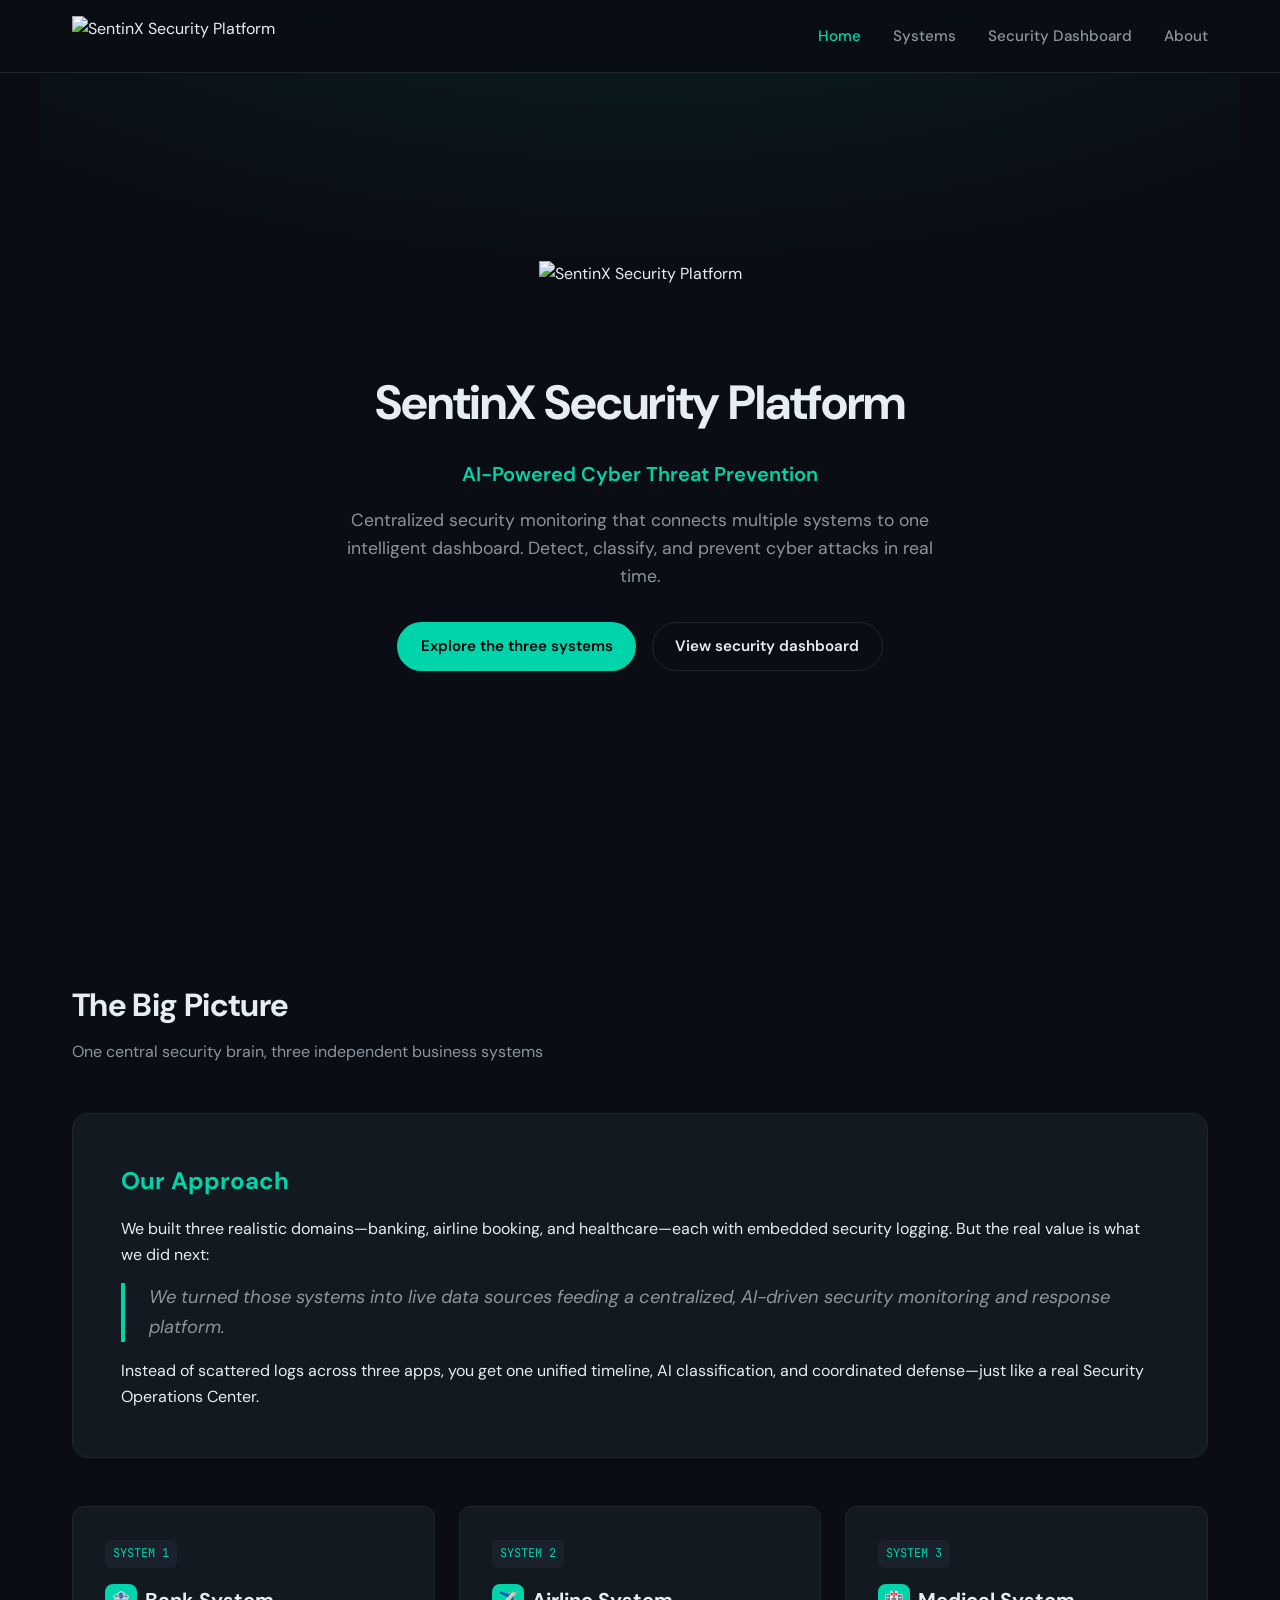
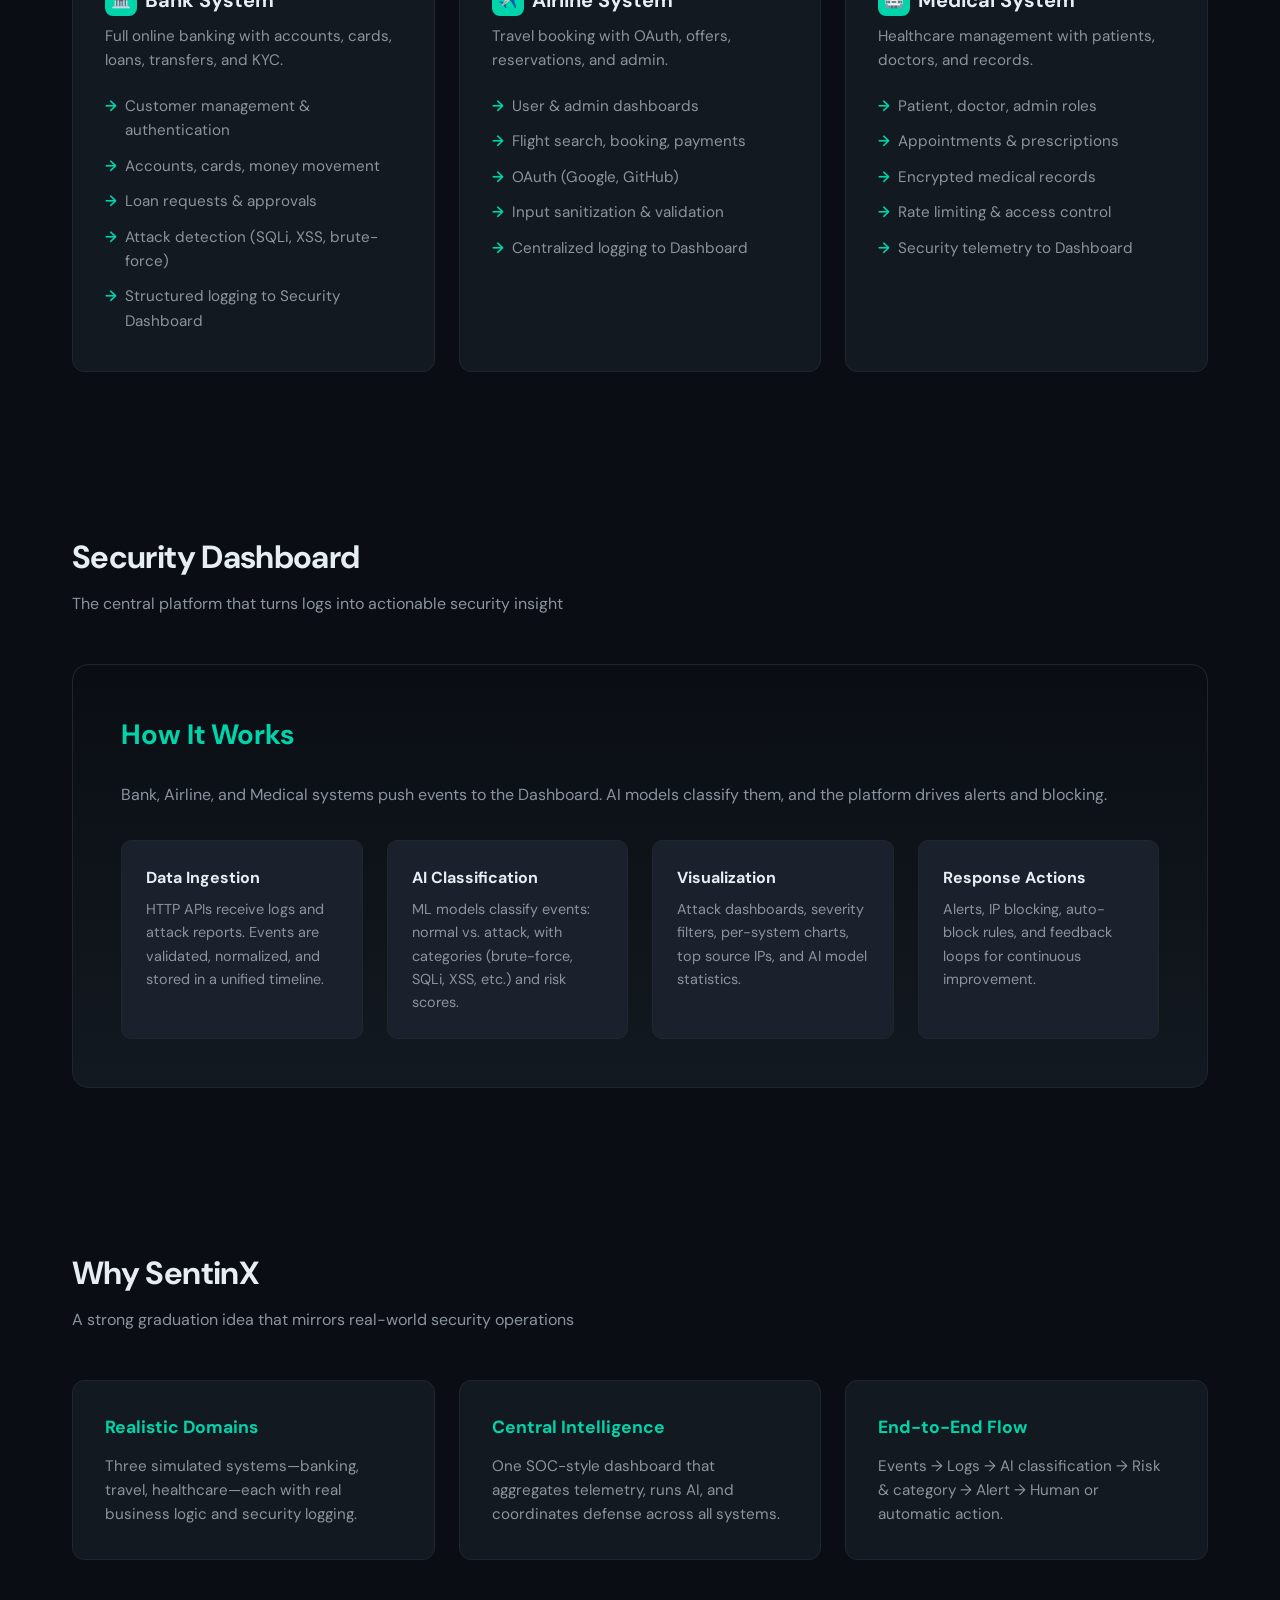
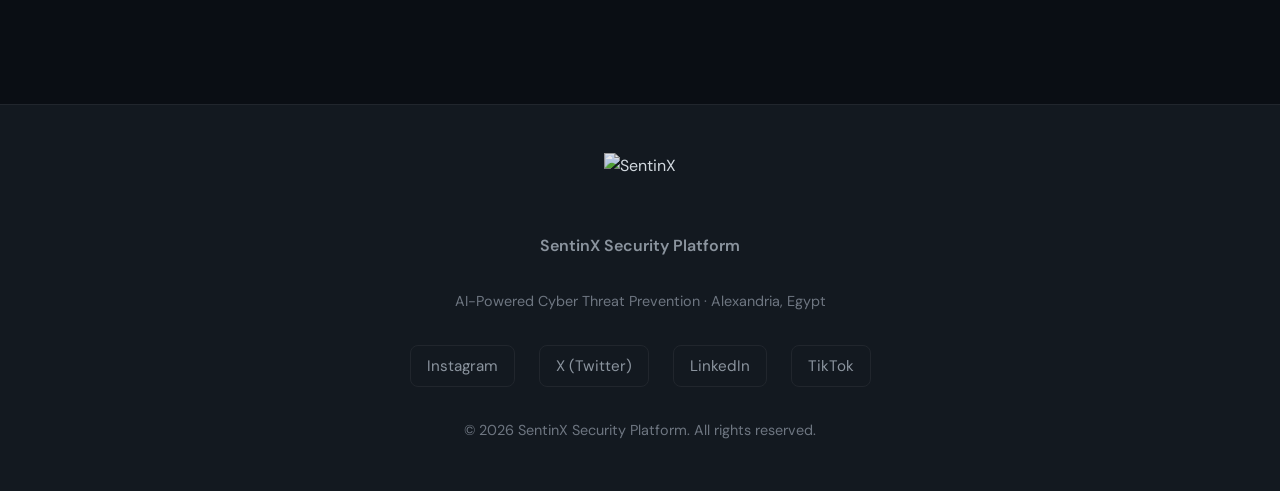
==== index.html @ a7e76e39 "Add files via upload" ====
<!DOCTYPE html>
<html lang="en">
<head>
    <meta charset="UTF-8">
    <meta name="viewport" content="width=device-width, initial-scale=1.0">
    <meta name="description" content="SentinX Security Platform - AI-Powered Cyber Threat Prevention. Centralized security monitoring for Banking, Airline, and Medical systems.">
    <title>SentinX Security Platform | AI-Powered Cyber Threat Prevention</title>
    <link rel="preconnect" href="https://fonts.googleapis.com">
    <link rel="preconnect" href="https://fonts.gstatic.com" crossorigin>
    <link href="https://fonts.googleapis.com/css2?family=DM+Sans:ital,opsz,wght@0,9..40,300;0,9..40,400;0,9..40,500;0,9..40,600;0,9..40,700&family=JetBrains+Mono:wght@400;500&display=swap" rel="stylesheet">
    <link rel="stylesheet" href="styles.css">
</head>
<body>
    <header>
        <nav>
            <a href="index.html" class="logo-link">
                <img src="logo/white_logo.png" alt="SentinX Security Platform" class="logo-img">
            </a>
            <ul class="nav-links">
                <li><a href="index.html" class="active">Home</a></li>
                <li><a href="systems.html">Systems</a></li>
                <li><a href="dashboard.html">Security Dashboard</a></li>
                <li><a href="about.html">About</a></li>
            </ul>
        </nav>
    </header>

    <main>
        <section class="hero">
            <img src="logo/white_logo.png" alt="SentinX Security Platform" class="logo-img">
            <h1>SentinX Security Platform</h1>
            <p class="tagline">AI-Powered Cyber Threat Prevention</p>
            <p>Centralized security monitoring that connects multiple systems to one intelligent dashboard. Detect, classify, and prevent cyber attacks in real time.</p>
            <div class="hero-actions">
                <a href="systems.html" class="btn btn-primary">Explore the three systems</a>
                <a href="dashboard.html" class="btn btn-outline">View security dashboard</a>
            </div>
        </section>

        <section id="overview">
            <h2 class="section-title">The Big Picture</h2>
            <p class="section-subtitle">One central security brain, three independent business systems</p>

            <div class="big-picture">
                <h2>Our Approach</h2>
                <p>We built three realistic domains—banking, airline booking, and healthcare—each with embedded security logging. But the real value is what we did next:</p>
                <blockquote>We turned those systems into live data sources feeding a centralized, AI-driven security monitoring and response platform.</blockquote>
                <p>Instead of scattered logs across three apps, you get one unified timeline, AI classification, and coordinated defense—just like a real Security Operations Center.</p>
            </div>

            <div class="systems-grid">
                <div class="system-card">
                    <span class="badge">SYSTEM 1</span>
                    <h3><span class="icon">🏦</span> Bank System</h3>
                    <p style="color: var(--text-secondary); font-size: 0.95rem; margin-bottom: 1rem;">Full online banking with accounts, cards, loans, transfers, and KYC.</p>
                    <ul>
                        <li>Customer management & authentication</li>
                        <li>Accounts, cards, money movement</li>
                        <li>Loan requests & approvals</li>
                        <li>Attack detection (SQLi, XSS, brute-force)</li>
                        <li>Structured logging to Security Dashboard</li>
                    </ul>
                </div>
                <div class="system-card">
                    <span class="badge">SYSTEM 2</span>
                    <h3><span class="icon">✈️</span> Airline System</h3>
                    <p style="color: var(--text-secondary); font-size: 0.95rem; margin-bottom: 1rem;">Travel booking with OAuth, offers, reservations, and admin.</p>
                    <ul>
                        <li>User & admin dashboards</li>
                        <li>Flight search, booking, payments</li>
                        <li>OAuth (Google, GitHub)</li>
                        <li>Input sanitization & validation</li>
                        <li>Centralized logging to Dashboard</li>
                    </ul>
                </div>
                <div class="system-card">
                    <span class="badge">SYSTEM 3</span>
                    <h3><span class="icon">🏥</span> Medical System</h3>
                    <p style="color: var(--text-secondary); font-size: 0.95rem; margin-bottom: 1rem;">Healthcare management with patients, doctors, and records.</p>
                    <ul>
                        <li>Patient, doctor, admin roles</li>
                        <li>Appointments & prescriptions</li>
                        <li>Encrypted medical records</li>
                        <li>Rate limiting & access control</li>
                        <li>Security telemetry to Dashboard</li>
                    </ul>
                </div>
            </div>
        </section>

        <section id="dashboard">
            <h2 class="section-title">Security Dashboard</h2>
            <p class="section-subtitle">The central platform that turns logs into actionable security insight</p>

            <div class="dashboard-section">
                <h2>How It Works</h2>
                <p style="color: var(--text-secondary); margin-bottom: 1rem;">Bank, Airline, and Medical systems push events to the Dashboard. AI models classify them, and the platform drives alerts and blocking.</p>

                <div class="dashboard-features">
                    <div class="dashboard-feature">
                        <h4>Data Ingestion</h4>
                        <p>HTTP APIs receive logs and attack reports. Events are validated, normalized, and stored in a unified timeline.</p>
                    </div>
                    <div class="dashboard-feature">
                        <h4>AI Classification</h4>
                        <p>ML models classify events: normal vs. attack, with categories (brute-force, SQLi, XSS, etc.) and risk scores.</p>
                    </div>
                    <div class="dashboard-feature">
                        <h4>Visualization</h4>
                        <p>Attack dashboards, severity filters, per-system charts, top source IPs, and AI model statistics.</p>
                    </div>
                    <div class="dashboard-feature">
                        <h4>Response Actions</h4>
                        <p>Alerts, IP blocking, auto-block rules, and feedback loops for continuous improvement.</p>
                    </div>
                </div>
            </div>
        </section>

        <section id="why">
            <h2 class="section-title">Why SentinX</h2>
            <p class="section-subtitle">A strong graduation idea that mirrors real-world security operations</p>

            <div class="why-grid">
                <div class="why-card">
                    <h3>Realistic Domains</h3>
                    <p>Three simulated systems—banking, travel, healthcare—each with real business logic and security logging.</p>
                </div>
                <div class="why-card">
                    <h3>Central Intelligence</h3>
                    <p>One SOC-style dashboard that aggregates telemetry, runs AI, and coordinates defense across all systems.</p>
                </div>
                <div class="why-card">
                    <h3>End-to-End Flow</h3>
                    <p>Events → Logs → AI classification → Risk & category → Alert → Human or automatic action.</p>
                </div>
            </div>
        </section>
    </main>

    <footer>
        <div class="footer-content">
            <img src="logo/white_logo.png" alt="SentinX" class="footer-logo">
            <p style="color: var(--text-secondary); font-weight: 600;">SentinX Security Platform</p>
            <p style="color: var(--text-muted); font-size: 0.9rem;">AI-Powered Cyber Threat Prevention · Alexandria, Egypt</p>

            <div class="social-links">
                <a href="https://www.instagram.com/sentinx_?igsh=MWtjYTh2NGR0Nnk4Mg==" target="_blank" rel="noopener noreferrer">Instagram</a>
                <a href="https://x.com/sentin_x" target="_blank" rel="noopener noreferrer">X (Twitter)</a>
                <a href="https://www.linkedin.com/company/sentinx-security-platform/" target="_blank" rel="noopener noreferrer">LinkedIn</a>
                <a href="https://www.tiktok.com/@sentinx_?_r=1&_t=ZS-94VnYDdmFZE" target="_blank" rel="noopener noreferrer">TikTok</a>
            </div>

            <p class="footer-copy">© 2026 SentinX Security Platform. All rights reserved.</p>
        </div>
    </footer>
</body>
</html>
---- styles.css ----
:root {
    --bg-dark: #0a0e14;
    --bg-card: #131920;
    --bg-elevated: #1a212c;
    --accent: #00d4aa;
    --accent-dim: #00a88a;
    --text-primary: #e6edf3;
    --text-secondary: #8b949e;
    --text-muted: #6e7681;
    --border: #21262d;
    --danger: #f85149;
    --warning: #d29922;
}

* {
    margin: 0;
    padding: 0;
    box-sizing: border-box;
}

html {
    scroll-behavior: smooth;
}

body {
    font-family: 'DM Sans', -apple-system, BlinkMacSystemFont, sans-serif;
    background: var(--bg-dark);
    color: var(--text-primary);
    line-height: 1.6;
    overflow-x: hidden;
}

/* Header & Nav */
header {
    position: fixed;
    top: 0;
    left: 0;
    right: 0;
    z-index: 100;
    background: rgba(10, 14, 20, 0.9);
    backdrop-filter: blur(12px);
    border-bottom: 1px solid var(--border);
}

nav {
    max-width: 1200px;
    margin: 0 auto;
    padding: 1rem 2rem;
    display: flex;
    align-items: center;
    justify-content: space-between;
}

.logo-link {
    display: flex;
    align-items: center;
    text-decoration: none;
    color: inherit;
}

.logo-img {
    height: 40px;
    width: auto;
}

.nav-links {
    display: flex;
    gap: 2rem;
    list-style: none;
}

.nav-links a {
    color: var(--text-secondary);
    text-decoration: none;
    font-weight: 500;
    font-size: 0.95rem;
    transition: color 0.2s;
}

.nav-links a:hover {
    color: var(--accent);
}

.nav-links a.active {
    color: var(--accent);
}

/* Hero */
.hero {
    min-height: 100vh;
    display: flex;
    flex-direction: column;
    align-items: center;
    justify-content: center;
    text-align: center;
    padding: 6rem 2rem 4rem;
    background: radial-gradient(ellipse 80% 50% at 50% -20%, rgba(0, 212, 170, 0.12), transparent);
}

.hero--subpage {
    min-height: auto;
    padding: 7rem 2rem 3rem;
}

.hero .logo-img {
    height: 80px;
    margin-bottom: 1.5rem;
}

.hero h1 {
    font-size: clamp(2rem, 5vw, 3rem);
    font-weight: 700;
    margin-bottom: 1rem;
    letter-spacing: -0.02em;
}

.hero .tagline {
    font-size: 1.25rem;
    color: var(--accent);
    font-weight: 600;
    margin-bottom: 1rem;
}

.hero p {
    max-width: 600px;
    color: var(--text-secondary);
    font-size: 1.1rem;
    margin-bottom: 2rem;
}

.hero-actions {
    display: flex;
    gap: 1rem;
    flex-wrap: wrap;
    justify-content: center;
}

.btn {
    display: inline-flex;
    align-items: center;
    justify-content: center;
    padding: 0.7rem 1.4rem;
    border-radius: 999px;
    font-size: 0.95rem;
    font-weight: 600;
    border: 1px solid transparent;
    text-decoration: none;
    cursor: pointer;
    transition: background 0.2s, color 0.2s, border-color 0.2s, transform 0.1s;
}

.btn-primary {
    background: var(--accent);
    color: #02040a;
}

.btn-primary:hover {
    background: var(--accent-dim);
    transform: translateY(-1px);
}

.btn-outline {
    background: transparent;
    color: var(--text-primary);
    border-color: var(--border);
}

.btn-outline:hover {
    border-color: var(--accent);
    color: var(--accent);
    transform: translateY(-1px);
}

/* Sections */
section {
    max-width: 1200px;
    margin: 0 auto;
    padding: 5rem 2rem;
}

.section-title {
    font-size: 2rem;
    font-weight: 700;
    margin-bottom: 0.5rem;
    letter-spacing: -0.02em;
}

.section-subtitle {
    color: var(--text-secondary);
    margin-bottom: 3rem;
}

/* Big Picture */
.big-picture {
    background: var(--bg-card);
    border-radius: 16px;
    padding: 3rem;
    margin-bottom: 3rem;
    border: 1px solid var(--border);
}

.big-picture h2 {
    font-size: 1.5rem;
    margin-bottom: 1rem;
    color: var(--accent);
}

.big-picture blockquote {
    font-size: 1.15rem;
    color: var(--text-secondary);
    border-left: 4px solid var(--accent);
    padding-left: 1.5rem;
    margin: 1rem 0;
    font-style: italic;
}

/* System Cards */
.systems-grid {
    display: grid;
    grid-template-columns: repeat(auto-fit, minmax(280px, 1fr));
    gap: 1.5rem;
}

.system-card {
    background: var(--bg-card);
    border: 1px solid var(--border);
    border-radius: 12px;
    padding: 2rem;
    transition: border-color 0.2s, transform 0.2s;
}

.system-card:hover {
    border-color: var(--accent);
    transform: translateY(-2px);
}

.system-card h3 {
    font-size: 1.25rem;
    margin-bottom: 0.5rem;
    display: flex;
    align-items: center;
    gap: 0.5rem;
}

.system-card .icon {
    width: 32px;
    height: 32px;
    background: var(--accent);
    border-radius: 8px;
    display: flex;
    align-items: center;
    justify-content: center;
    font-size: 1rem;
}

.system-card .badge {
    display: inline-block;
    font-size: 0.75rem;
    padding: 0.25rem 0.5rem;
    background: var(--bg-elevated);
    border-radius: 6px;
    color: var(--accent);
    margin-bottom: 1rem;
    font-family: 'JetBrains Mono', monospace;
}

.system-card ul {
    list-style: none;
    color: var(--text-secondary);
    font-size: 0.95rem;
}

.system-card li {
    padding: 0.35rem 0;
    padding-left: 1.25rem;
    position: relative;
}

.system-card li::before {
    content: "→";
    position: absolute;
    left: 0;
    color: var(--accent);
    font-weight: 600;
}

/* Dashboard Section */
.dashboard-section {
    background: linear-gradient(180deg, var(--bg-dark) 0%, var(--bg-card) 100%);
    border-radius: 16px;
    padding: 3rem;
    border: 1px solid var(--border);
}

.dashboard-section h2 {
    font-size: 1.75rem;
    margin-bottom: 1.5rem;
    color: var(--accent);
}

.dashboard-features {
    display: grid;
    grid-template-columns: repeat(auto-fit, minmax(240px, 1fr));
    gap: 1.5rem;
    margin-top: 2rem;
}

.dashboard-feature {
    background: var(--bg-elevated);
    padding: 1.5rem;
    border-radius: 10px;
    border: 1px solid var(--border);
}

.dashboard-feature h4 {
    font-size: 1rem;
    margin-bottom: 0.5rem;
    color: var(--text-primary);
}

.dashboard-feature p {
    font-size: 0.9rem;
    color: var(--text-secondary);
}

/* Why Section */
.why-grid {
    display: grid;
    grid-template-columns: repeat(auto-fit, minmax(260px, 1fr));
    gap: 1.5rem;
}

.why-card {
    background: var(--bg-card);
    border: 1px solid var(--border);
    border-radius: 12px;
    padding: 2rem;
}

.why-card h3 {
    font-size: 1.1rem;
    margin-bottom: 0.75rem;
    color: var(--accent);
}

.why-card p {
    color: var(--text-secondary);
    font-size: 0.95rem;
}

/* Footer */
footer {
    background: var(--bg-card);
    border-top: 1px solid var(--border);
    padding: 3rem 2rem;
    margin-top: 4rem;
}

.footer-content {
    max-width: 1200px;
    margin: 0 auto;
    display: flex;
    flex-direction: column;
    align-items: center;
    gap: 2rem;
    text-align: center;
}

.footer-logo {
    height: 48px;
    opacity: 0.9;
}

.social-links {
    display: flex;
    gap: 1.5rem;
    flex-wrap: wrap;
    justify-content: center;
}

.social-links a {
    display: flex;
    align-items: center;
    gap: 0.5rem;
    color: var(--text-secondary);
    text-decoration: none;
    font-size: 0.95rem;
    padding: 0.5rem 1rem;
    border-radius: 8px;
    border: 1px solid var(--border);
    transition: all 0.2s;
}

.social-links a:hover {
    color: var(--accent);
    border-color: var(--accent);
    background: rgba(0, 212, 170, 0.08);
}

.social-links .icon {
    width: 20px;
    height: 20px;
    display: flex;
    align-items: center;
    justify-content: center;
}

.footer-copy {
    color: var(--text-muted);
    font-size: 0.9rem;
}

@media (max-width: 768px) {
    .nav-links {
        display: none;
    }

    .hero {
        padding: 5rem 1.5rem 3rem;
    }

    section {
        padding: 3rem 1.5rem;
    }

    .big-picture,
    .dashboard-section {
        padding: 2rem;
    }
}
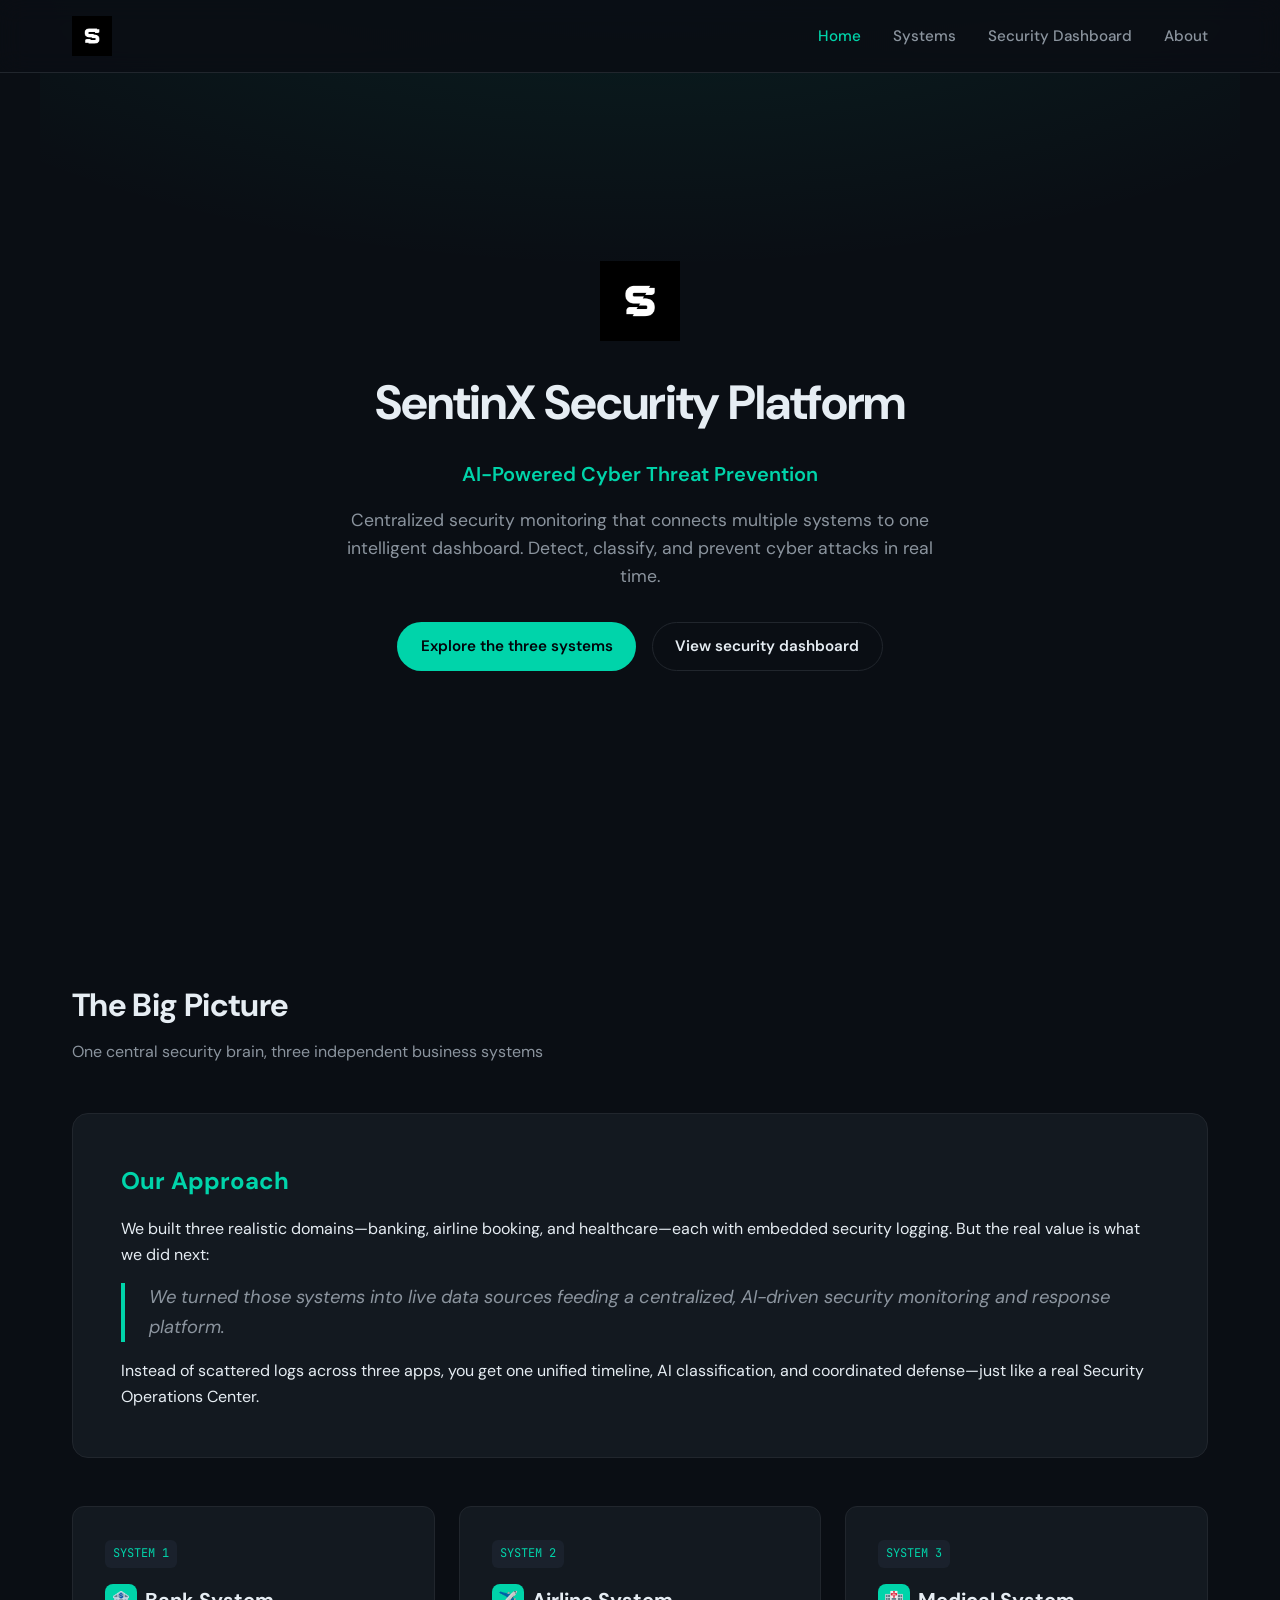
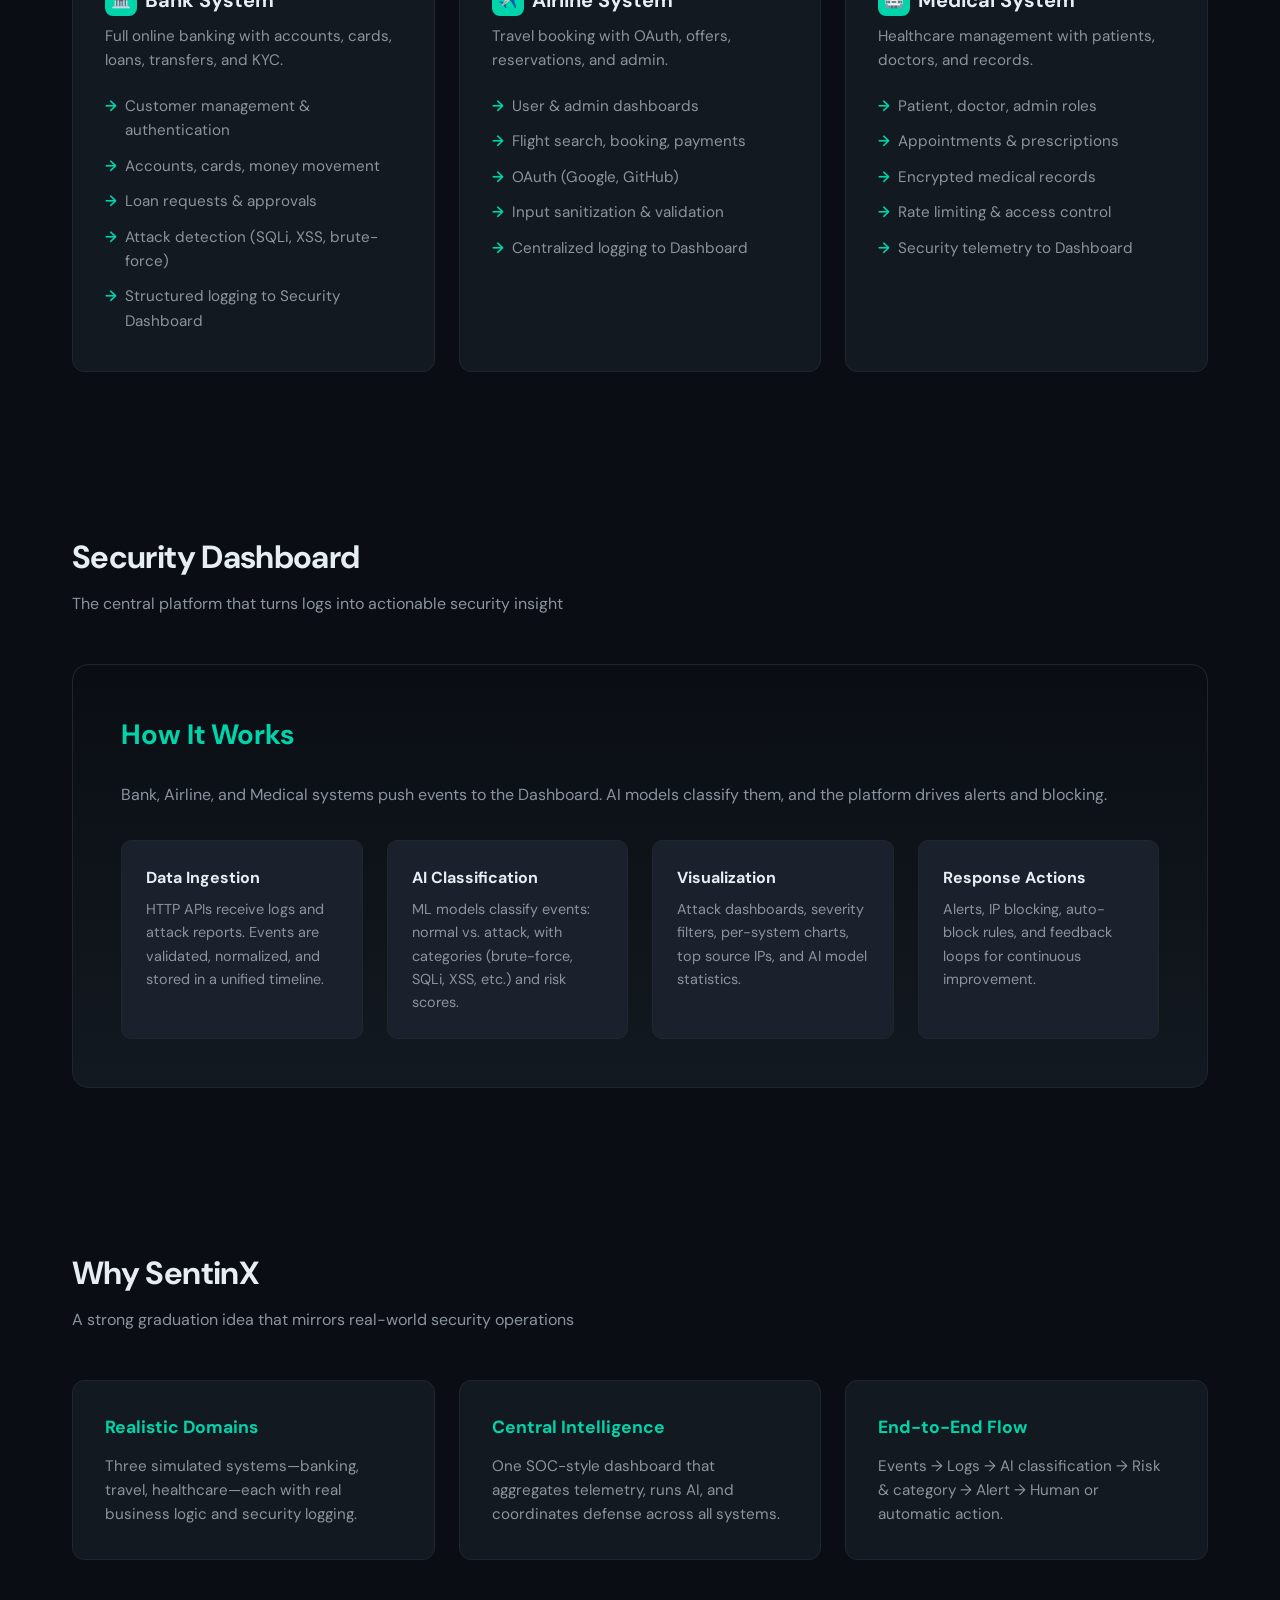
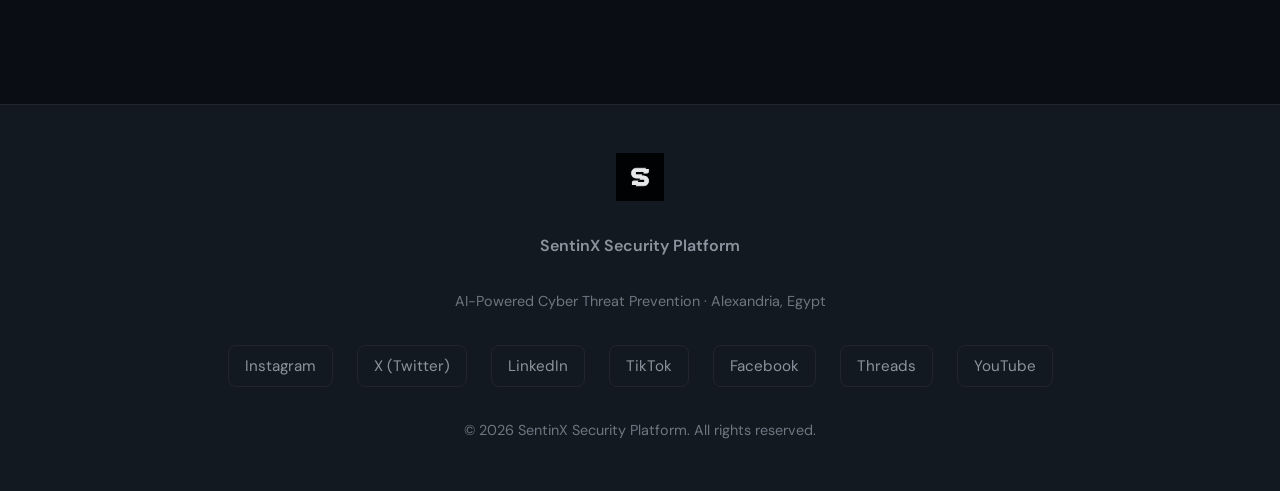
==== commit 4dfae1d7: "Add files via upload" ====
--- a/index.html
+++ b/index.html
@@ -149,6 +149,9 @@
                 <a href="https://x.com/sentin_x" target="_blank" rel="noopener noreferrer">X (Twitter)</a>
                 <a href="https://www.linkedin.com/company/sentinx-security-platform/" target="_blank" rel="noopener noreferrer">LinkedIn</a>
                 <a href="https://www.tiktok.com/@sentinx_?_r=1&_t=ZS-94VnYDdmFZE" target="_blank" rel="noopener noreferrer">TikTok</a>
+                <a href="https://www.facebook.com/share/1HbMeu9Ujn/" target="_blank" rel="noopener noreferrer">Facebook</a>
+                <a href="https://www.threads.com/@sentinx_" target="_blank" rel="noopener noreferrer">Threads</a>
+                <a href="https://youtube.com/@sentinxsecurityplatform?si=x7_LFe5lkn8Zfjtu" target="_blank" rel="noopener noreferrer">YouTube</a>
             </div>
 
             <p class="footer-copy">© 2026 SentinX Security Platform. All rights reserved.</p>
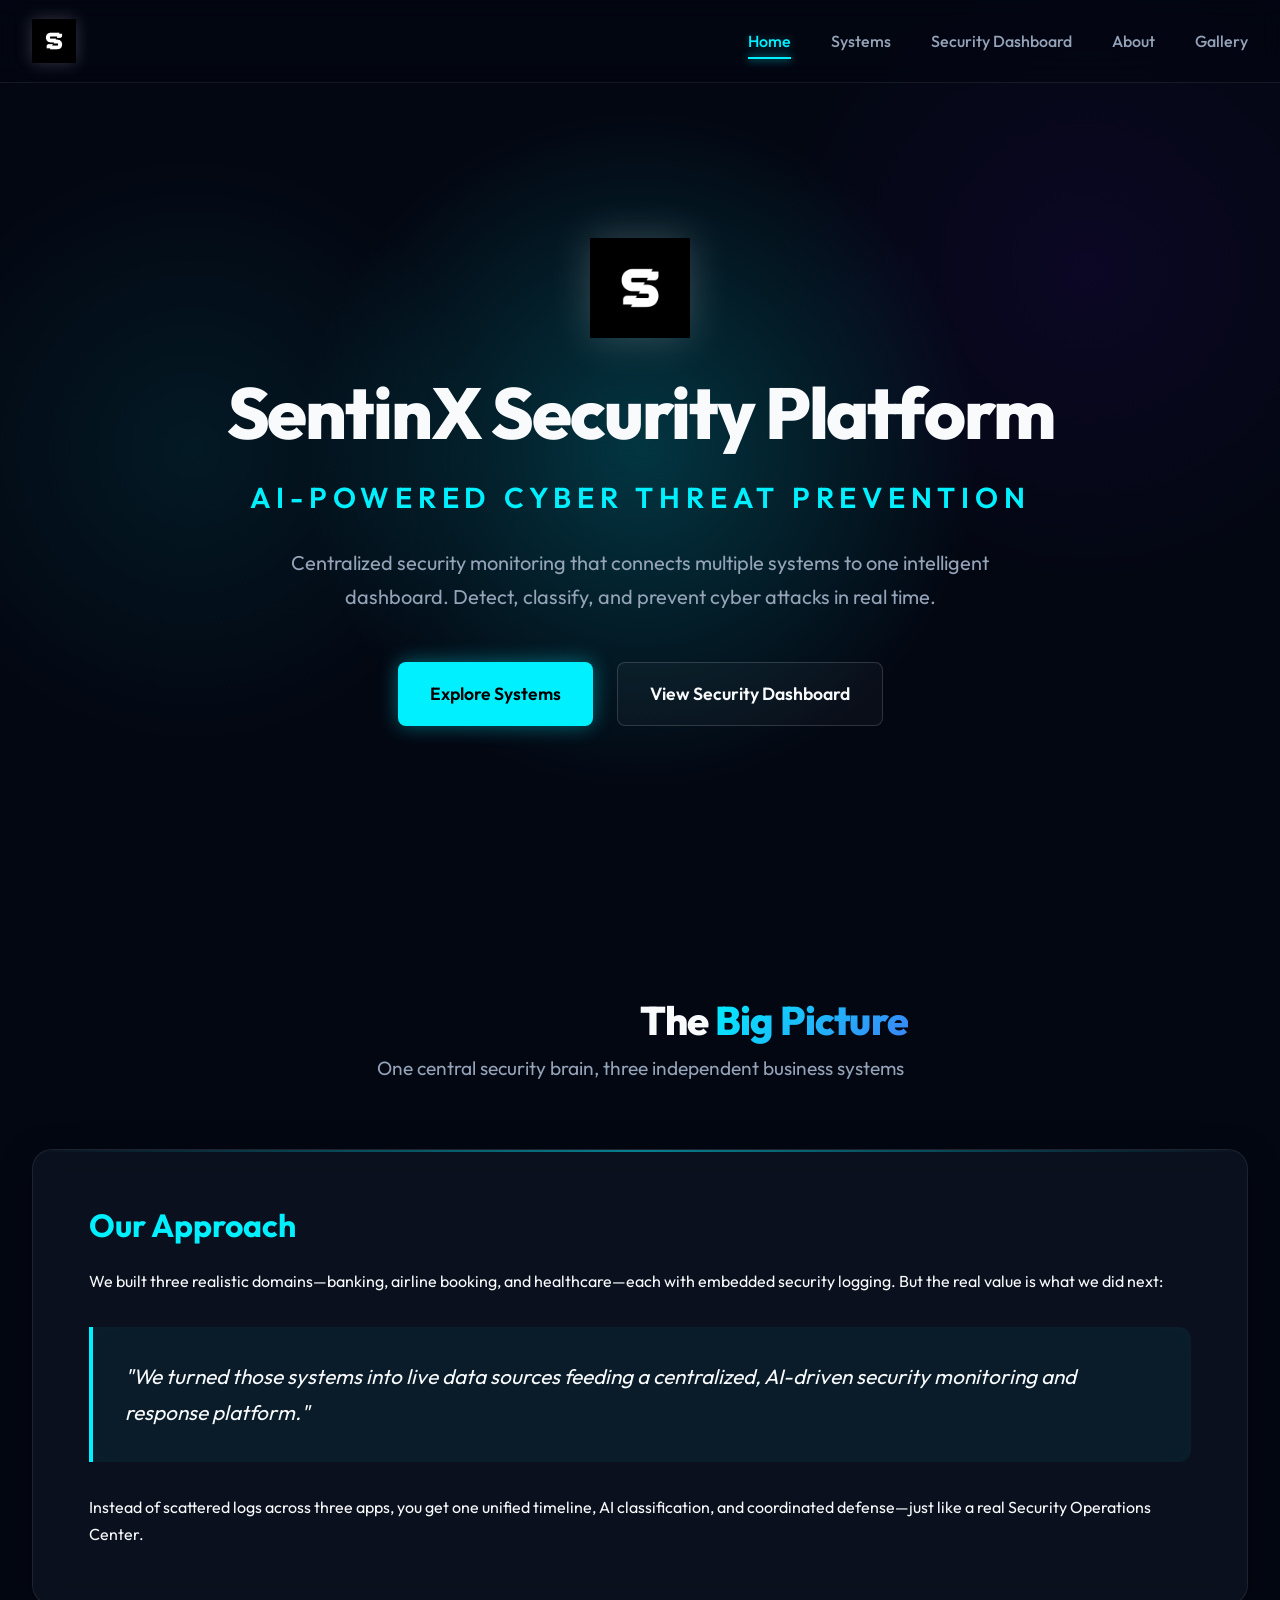
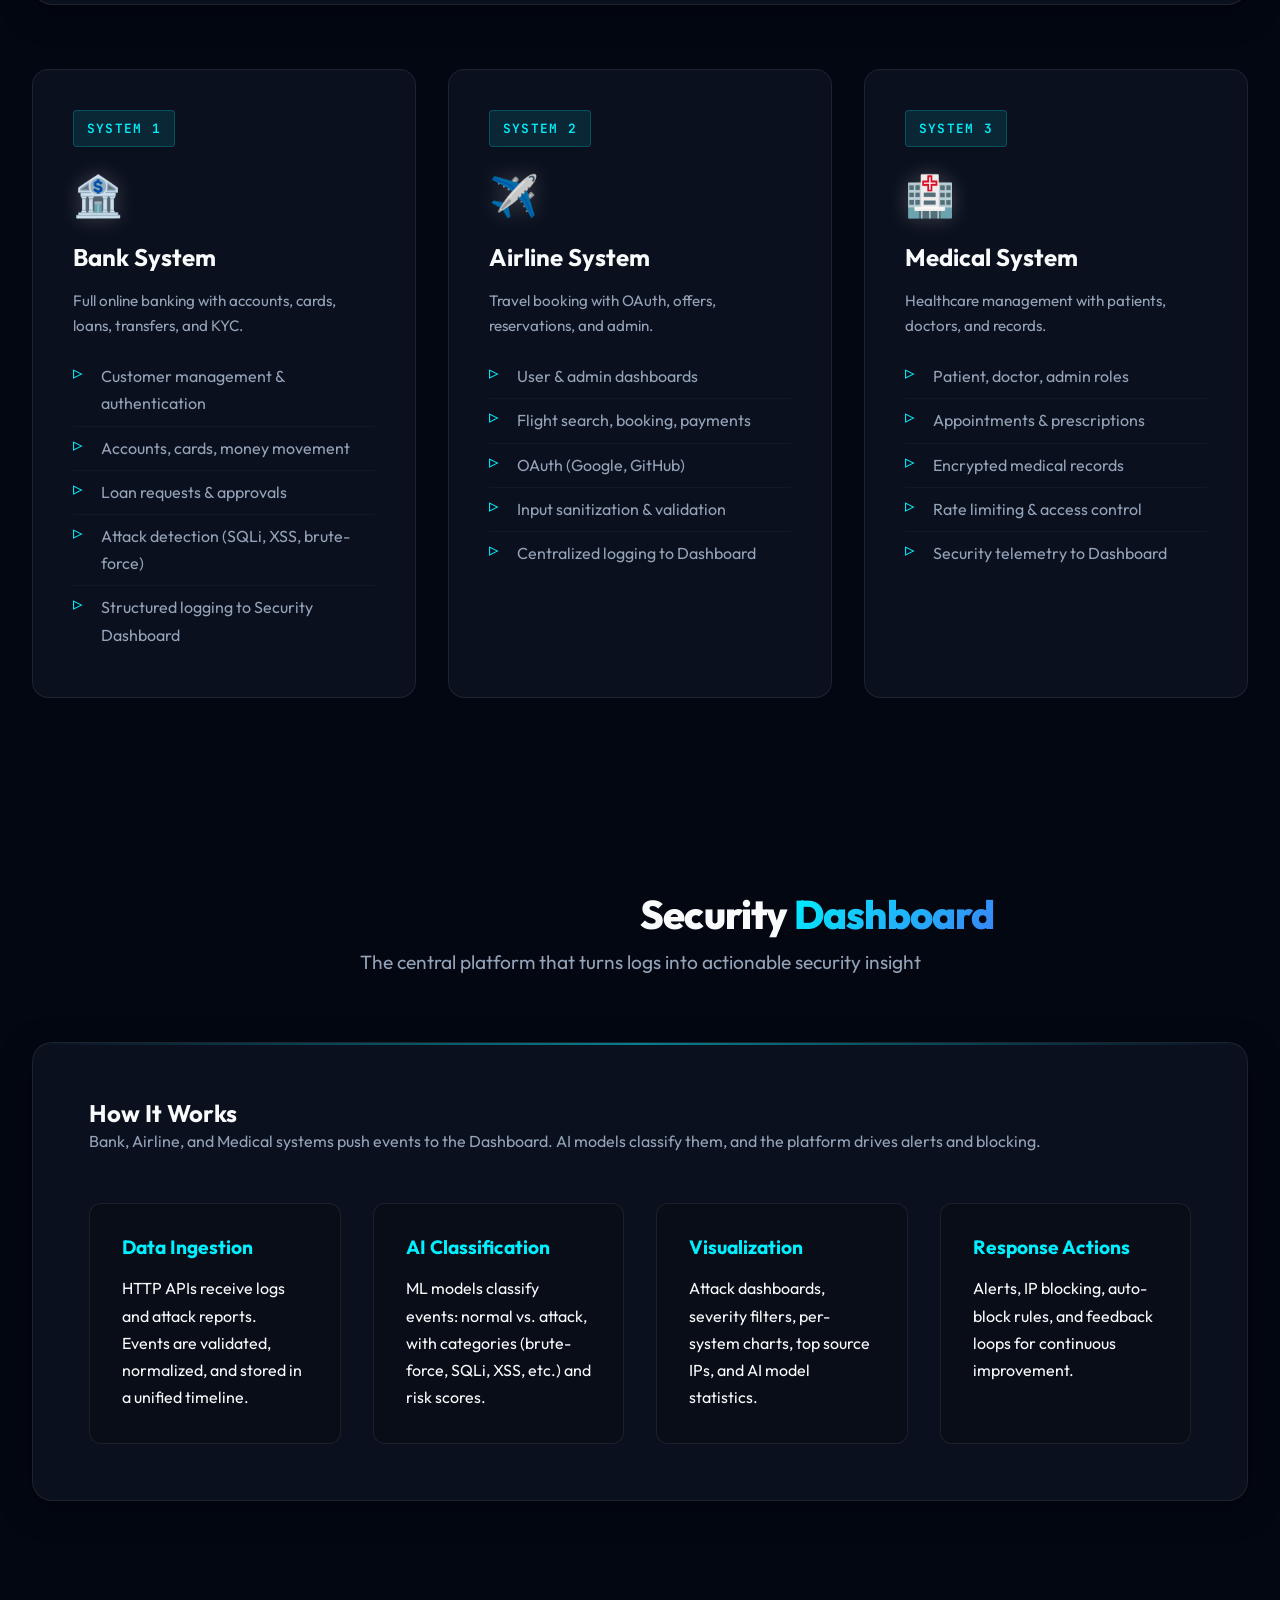
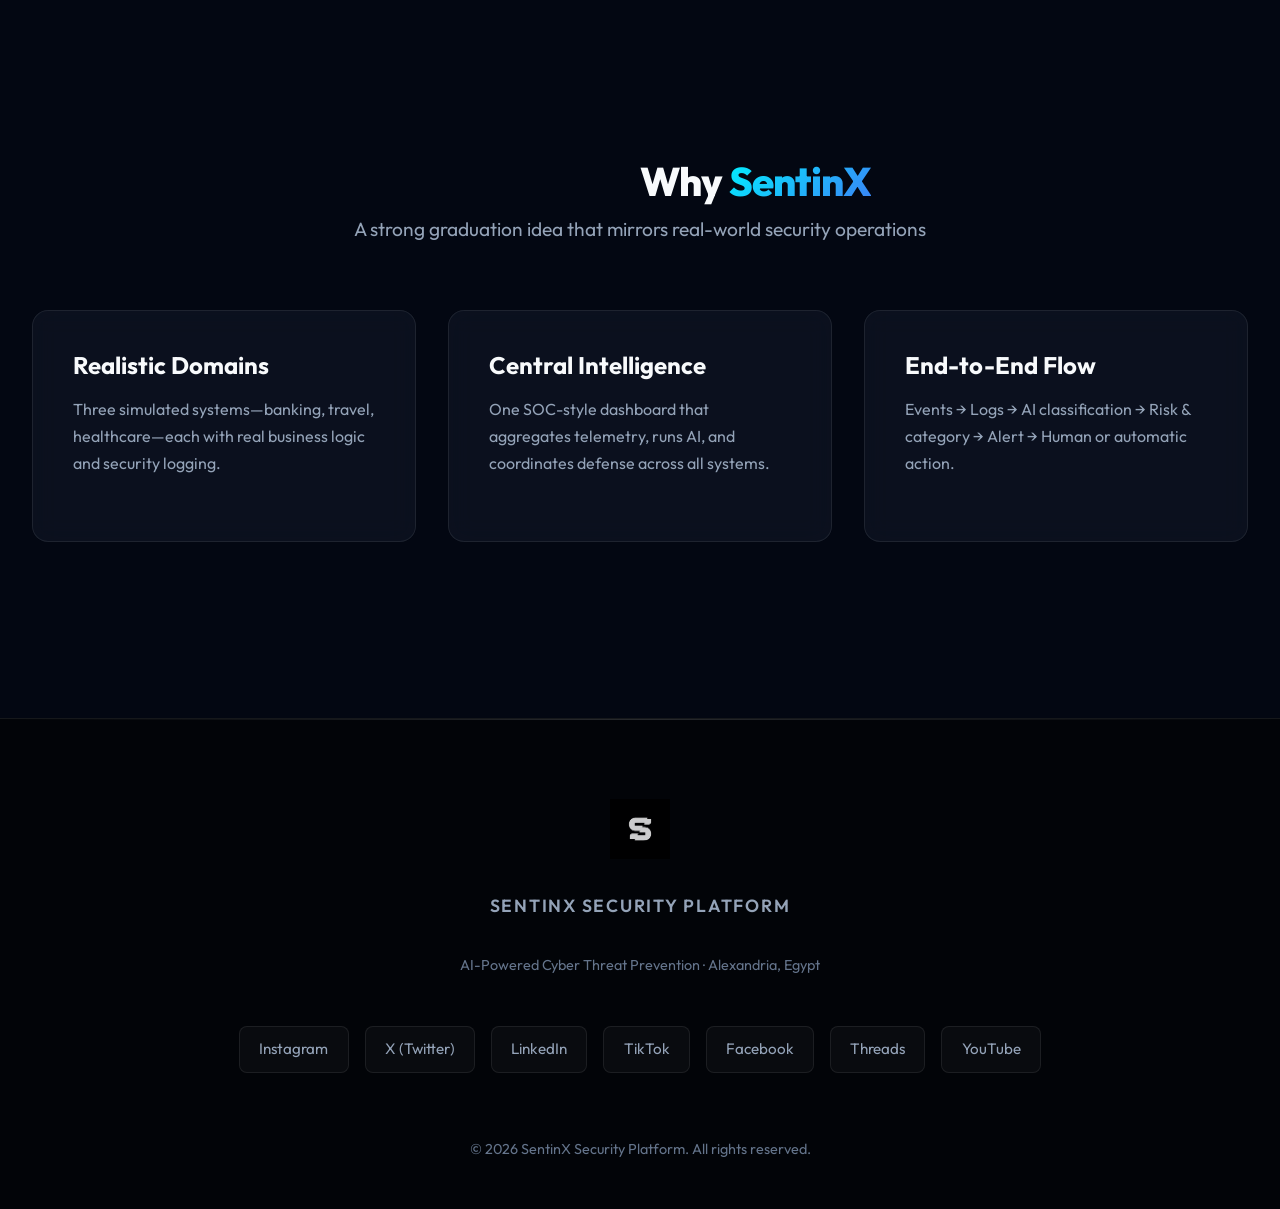
==== commit eaa27c37: "Add files via upload" ====
--- a/index.html
+++ b/index.html
@@ -1,161 +1,180 @@
-<!DOCTYPE html>
-<html lang="en">
-<head>
-    <meta charset="UTF-8">
-    <meta name="viewport" content="width=device-width, initial-scale=1.0">
-    <meta name="description" content="SentinX Security Platform - AI-Powered Cyber Threat Prevention. Centralized security monitoring for Banking, Airline, and Medical systems.">
-    <title>SentinX Security Platform | AI-Powered Cyber Threat Prevention</title>
-    <link rel="preconnect" href="https://fonts.googleapis.com">
-    <link rel="preconnect" href="https://fonts.gstatic.com" crossorigin>
-    <link href="https://fonts.googleapis.com/css2?family=DM+Sans:ital,opsz,wght@0,9..40,300;0,9..40,400;0,9..40,500;0,9..40,600;0,9..40,700&family=JetBrains+Mono:wght@400;500&display=swap" rel="stylesheet">
-    <link rel="stylesheet" href="styles.css">
-</head>
-<body>
-    <header>
-        <nav>
-            <a href="index.html" class="logo-link">
-                <img src="logo/white_logo.png" alt="SentinX Security Platform" class="logo-img">
-            </a>
-            <ul class="nav-links">
-                <li><a href="index.html" class="active">Home</a></li>
-                <li><a href="systems.html">Systems</a></li>
-                <li><a href="dashboard.html">Security Dashboard</a></li>
-                <li><a href="about.html">About</a></li>
-            </ul>
-        </nav>
-    </header>
-
-    <main>
-        <section class="hero">
-            <img src="logo/white_logo.png" alt="SentinX Security Platform" class="logo-img">
-            <h1>SentinX Security Platform</h1>
-            <p class="tagline">AI-Powered Cyber Threat Prevention</p>
-            <p>Centralized security monitoring that connects multiple systems to one intelligent dashboard. Detect, classify, and prevent cyber attacks in real time.</p>
-            <div class="hero-actions">
-                <a href="systems.html" class="btn btn-primary">Explore the three systems</a>
-                <a href="dashboard.html" class="btn btn-outline">View security dashboard</a>
-            </div>
-        </section>
-
-        <section id="overview">
-            <h2 class="section-title">The Big Picture</h2>
-            <p class="section-subtitle">One central security brain, three independent business systems</p>
-
-            <div class="big-picture">
-                <h2>Our Approach</h2>
-                <p>We built three realistic domains—banking, airline booking, and healthcare—each with embedded security logging. But the real value is what we did next:</p>
-                <blockquote>We turned those systems into live data sources feeding a centralized, AI-driven security monitoring and response platform.</blockquote>
-                <p>Instead of scattered logs across three apps, you get one unified timeline, AI classification, and coordinated defense—just like a real Security Operations Center.</p>
-            </div>
-
-            <div class="systems-grid">
-                <div class="system-card">
-                    <span class="badge">SYSTEM 1</span>
-                    <h3><span class="icon">🏦</span> Bank System</h3>
-                    <p style="color: var(--text-secondary); font-size: 0.95rem; margin-bottom: 1rem;">Full online banking with accounts, cards, loans, transfers, and KYC.</p>
-                    <ul>
-                        <li>Customer management & authentication</li>
-                        <li>Accounts, cards, money movement</li>
-                        <li>Loan requests & approvals</li>
-                        <li>Attack detection (SQLi, XSS, brute-force)</li>
-                        <li>Structured logging to Security Dashboard</li>
-                    </ul>
-                </div>
-                <div class="system-card">
-                    <span class="badge">SYSTEM 2</span>
-                    <h3><span class="icon">✈️</span> Airline System</h3>
-                    <p style="color: var(--text-secondary); font-size: 0.95rem; margin-bottom: 1rem;">Travel booking with OAuth, offers, reservations, and admin.</p>
-                    <ul>
-                        <li>User & admin dashboards</li>
-                        <li>Flight search, booking, payments</li>
-                        <li>OAuth (Google, GitHub)</li>
-                        <li>Input sanitization & validation</li>
-                        <li>Centralized logging to Dashboard</li>
-                    </ul>
-                </div>
-                <div class="system-card">
-                    <span class="badge">SYSTEM 3</span>
-                    <h3><span class="icon">🏥</span> Medical System</h3>
-                    <p style="color: var(--text-secondary); font-size: 0.95rem; margin-bottom: 1rem;">Healthcare management with patients, doctors, and records.</p>
-                    <ul>
-                        <li>Patient, doctor, admin roles</li>
-                        <li>Appointments & prescriptions</li>
-                        <li>Encrypted medical records</li>
-                        <li>Rate limiting & access control</li>
-                        <li>Security telemetry to Dashboard</li>
-                    </ul>
-                </div>
-            </div>
-        </section>
-
-        <section id="dashboard">
-            <h2 class="section-title">Security Dashboard</h2>
-            <p class="section-subtitle">The central platform that turns logs into actionable security insight</p>
-
-            <div class="dashboard-section">
-                <h2>How It Works</h2>
-                <p style="color: var(--text-secondary); margin-bottom: 1rem;">Bank, Airline, and Medical systems push events to the Dashboard. AI models classify them, and the platform drives alerts and blocking.</p>
-
-                <div class="dashboard-features">
-                    <div class="dashboard-feature">
-                        <h4>Data Ingestion</h4>
-                        <p>HTTP APIs receive logs and attack reports. Events are validated, normalized, and stored in a unified timeline.</p>
-                    </div>
-                    <div class="dashboard-feature">
-                        <h4>AI Classification</h4>
-                        <p>ML models classify events: normal vs. attack, with categories (brute-force, SQLi, XSS, etc.) and risk scores.</p>
-                    </div>
-                    <div class="dashboard-feature">
-                        <h4>Visualization</h4>
-                        <p>Attack dashboards, severity filters, per-system charts, top source IPs, and AI model statistics.</p>
-                    </div>
-                    <div class="dashboard-feature">
-                        <h4>Response Actions</h4>
-                        <p>Alerts, IP blocking, auto-block rules, and feedback loops for continuous improvement.</p>
-                    </div>
-                </div>
-            </div>
-        </section>
-
-        <section id="why">
-            <h2 class="section-title">Why SentinX</h2>
-            <p class="section-subtitle">A strong graduation idea that mirrors real-world security operations</p>
-
-            <div class="why-grid">
-                <div class="why-card">
-                    <h3>Realistic Domains</h3>
-                    <p>Three simulated systems—banking, travel, healthcare—each with real business logic and security logging.</p>
-                </div>
-                <div class="why-card">
-                    <h3>Central Intelligence</h3>
-                    <p>One SOC-style dashboard that aggregates telemetry, runs AI, and coordinates defense across all systems.</p>
-                </div>
-                <div class="why-card">
-                    <h3>End-to-End Flow</h3>
-                    <p>Events → Logs → AI classification → Risk & category → Alert → Human or automatic action.</p>
-                </div>
-            </div>
-        </section>
-    </main>
-
-    <footer>
-        <div class="footer-content">
-            <img src="logo/white_logo.png" alt="SentinX" class="footer-logo">
-            <p style="color: var(--text-secondary); font-weight: 600;">SentinX Security Platform</p>
-            <p style="color: var(--text-muted); font-size: 0.9rem;">AI-Powered Cyber Threat Prevention · Alexandria, Egypt</p>
-
-            <div class="social-links">
-                <a href="https://www.instagram.com/sentinx_?igsh=MWtjYTh2NGR0Nnk4Mg==" target="_blank" rel="noopener noreferrer">Instagram</a>
-                <a href="https://x.com/sentin_x" target="_blank" rel="noopener noreferrer">X (Twitter)</a>
-                <a href="https://www.linkedin.com/company/sentinx-security-platform/" target="_blank" rel="noopener noreferrer">LinkedIn</a>
-                <a href="https://www.tiktok.com/@sentinx_?_r=1&_t=ZS-94VnYDdmFZE" target="_blank" rel="noopener noreferrer">TikTok</a>
-                <a href="https://www.facebook.com/share/1HbMeu9Ujn/" target="_blank" rel="noopener noreferrer">Facebook</a>
-                <a href="https://www.threads.com/@sentinx_" target="_blank" rel="noopener noreferrer">Threads</a>
-                <a href="https://youtube.com/@sentinxsecurityplatform?si=x7_LFe5lkn8Zfjtu" target="_blank" rel="noopener noreferrer">YouTube</a>
-            </div>
-
-            <p class="footer-copy">© 2026 SentinX Security Platform. All rights reserved.</p>
-        </div>
-    </footer>
-</body>
-</html>
+<!DOCTYPE html>
+<html lang="en">
+<head>
+    <meta charset="UTF-8">
+    <meta name="viewport" content="width=device-width, initial-scale=1.0">
+    <meta name="description" content="SentinX Security Platform - AI-Powered Cyber Threat Prevention. Centralized security monitoring for Banking, Airline, and Medical systems.">
+    <title>SentinX Security Platform | AI-Powered Cyber Threat Prevention</title>
+    <link rel="stylesheet" href="styles.css">
+</head>
+<body>
+    <header>
+        <nav>
+            <a href="index.html" class="logo-link">
+                <img src="logo/white_logo.png" alt="SentinX Security Platform" class="logo-img">
+            </a>
+            <ul class="nav-links">
+                <li><a href="index.html" class="active">Home</a></li>
+                <li><a href="systems.html">Systems</a></li>
+                <li><a href="dashboard.html">Security Dashboard</a></li>
+                <li><a href="about.html">About</a></li>
+                <li><a href="gallery.html">Gallery</a></li>
+            </ul>
+        </nav>
+    </header>
+
+    <main>
+        <section class="hero">
+            <img src="logo/white_logo.png" alt="SentinX Security Platform" class="logo-img">
+            <h1>SentinX Security Platform</h1>
+            <p class="tagline">AI-Powered Cyber Threat Prevention</p>
+            <p>Centralized security monitoring that connects multiple systems to one intelligent dashboard. Detect, classify, and prevent cyber attacks in real time.</p>
+            <div class="hero-actions">
+                <a href="systems.html" class="btn btn-primary">Explore Systems</a>
+                <a href="dashboard.html" class="btn btn-outline">View Security Dashboard</a>
+            </div>
+        </section>
+
+        <section id="overview">
+            <h2 class="section-title">The <span class="text-gradient-accent">Big Picture</span></h2>
+            <p class="section-subtitle">One central security brain, three independent business systems</p>
+
+            <div class="glass-panel big-picture">
+                <h2>Our Approach</h2>
+                <p>We built three realistic domains—banking, airline booking, and healthcare—each with embedded security logging. But the real value is what we did next:</p>
+                <blockquote>"We turned those systems into live data sources feeding a centralized, AI-driven security monitoring and response platform."</blockquote>
+                <p>Instead of scattered logs across three apps, you get one unified timeline, AI classification, and coordinated defense—just like a real Security Operations Center.</p>
+            </div>
+
+            <div class="systems-grid">
+                <div class="card system-card">
+                    <span class="badge">SYSTEM 1</span>
+                    <h3><span class="icon">🏦</span> Bank System</h3>
+                    <p style="color: var(--text-secondary); font-size: 0.95rem; margin-bottom: 1rem;">Full online banking with accounts, cards, loans, transfers, and KYC.</p>
+                    <ul>
+                        <li>Customer management & authentication</li>
+                        <li>Accounts, cards, money movement</li>
+                        <li>Loan requests & approvals</li>
+                        <li>Attack detection (SQLi, XSS, brute-force)</li>
+                        <li>Structured logging to Security Dashboard</li>
+                    </ul>
+                </div>
+                <div class="card system-card">
+                    <span class="badge">SYSTEM 2</span>
+                    <h3><span class="icon">✈️</span> Airline System</h3>
+                    <p style="color: var(--text-secondary); font-size: 0.95rem; margin-bottom: 1rem;">Travel booking with OAuth, offers, reservations, and admin.</p>
+                    <ul>
+                        <li>User & admin dashboards</li>
+                        <li>Flight search, booking, payments</li>
+                        <li>OAuth (Google, GitHub)</li>
+                        <li>Input sanitization & validation</li>
+                        <li>Centralized logging to Dashboard</li>
+                    </ul>
+                </div>
+                <div class="card system-card">
+                    <span class="badge">SYSTEM 3</span>
+                    <h3><span class="icon">🏥</span> Medical System</h3>
+                    <p style="color: var(--text-secondary); font-size: 0.95rem; margin-bottom: 1rem;">Healthcare management with patients, doctors, and records.</p>
+                    <ul>
+                        <li>Patient, doctor, admin roles</li>
+                        <li>Appointments & prescriptions</li>
+                        <li>Encrypted medical records</li>
+                        <li>Rate limiting & access control</li>
+                        <li>Security telemetry to Dashboard</li>
+                    </ul>
+                </div>
+            </div>
+        </section>
+
+        <section id="dashboard">
+            <h2 class="section-title">Security <span class="text-gradient-accent">Dashboard</span></h2>
+            <p class="section-subtitle">The central platform that turns logs into actionable security insight</p>
+
+            <div class="glass-panel dashboard-section">
+                <h2>How It Works</h2>
+                <p style="color: var(--text-secondary); margin-bottom: 1rem;">Bank, Airline, and Medical systems push events to the Dashboard. AI models classify them, and the platform drives alerts and blocking.</p>
+
+                <div class="dashboard-features">
+                    <div class="dashboard-feature">
+                        <h4>Data Ingestion</h4>
+                        <p>HTTP APIs receive logs and attack reports. Events are validated, normalized, and stored in a unified timeline.</p>
+                    </div>
+                    <div class="dashboard-feature">
+                        <h4>AI Classification</h4>
+                        <p>ML models classify events: normal vs. attack, with categories (brute-force, SQLi, XSS, etc.) and risk scores.</p>
+                    </div>
+                    <div class="dashboard-feature">
+                        <h4>Visualization</h4>
+                        <p>Attack dashboards, severity filters, per-system charts, top source IPs, and AI model statistics.</p>
+                    </div>
+                    <div class="dashboard-feature">
+                        <h4>Response Actions</h4>
+                        <p>Alerts, IP blocking, auto-block rules, and feedback loops for continuous improvement.</p>
+                    </div>
+                </div>
+            </div>
+        </section>
+
+        <section id="why">
+            <h2 class="section-title">Why <span class="text-gradient-accent">SentinX</span></h2>
+            <p class="section-subtitle">A strong graduation idea that mirrors real-world security operations</p>
+
+            <div class="why-grid">
+                <div class="card why-card">
+                    <h3>Realistic Domains</h3>
+                    <p>Three simulated systems—banking, travel, healthcare—each with real business logic and security logging.</p>
+                </div>
+                <div class="card why-card">
+                    <h3>Central Intelligence</h3>
+                    <p>One SOC-style dashboard that aggregates telemetry, runs AI, and coordinates defense across all systems.</p>
+                </div>
+                <div class="card why-card">
+                    <h3>End-to-End Flow</h3>
+                    <p>Events → Logs → AI classification → Risk & category → Alert → Human or automatic action.</p>
+                </div>
+            </div>
+        </section>
+    </main>
+
+    <footer>
+        <div class="footer-content">
+            <img src="logo/white_logo.png" alt="SentinX" class="footer-logo">
+            <p style="color: var(--text-secondary); font-weight: 600; font-size: 1.1rem; letter-spacing: 0.1em; text-transform: uppercase;">SentinX Security Platform</p>
+            <p style="color: var(--text-muted); font-size: 0.9rem;">AI-Powered Cyber Threat Prevention · Alexandria, Egypt</p>
+
+            <div class="social-links">
+                <a href="https://www.instagram.com/sentinx_?igsh=MWtjYTh2NGR0Nnk4Mg==" target="_blank" rel="noopener noreferrer">Instagram</a>
+                <a href="https://x.com/sentin_x" target="_blank" rel="noopener noreferrer">X (Twitter)</a>
+                <a href="https://www.linkedin.com/company/sentinx-security-platform/" target="_blank" rel="noopener noreferrer">LinkedIn</a>
+                <a href="https://www.tiktok.com/@sentinx_?_r=1&_t=ZS-94VnYDdmFZE" target="_blank" rel="noopener noreferrer">TikTok</a>
+                <a href="https://www.facebook.com/share/1HbMeu9Ujn/" target="_blank" rel="noopener noreferrer">Facebook</a>
+                <a href="https://www.threads.com/@sentinx_" target="_blank" rel="noopener noreferrer">Threads</a>
+                <a href="https://youtube.com/@sentinxsecurityplatform?si=x7_LFe5lkn8Zfjtu" target="_blank" rel="noopener noreferrer">YouTube</a>
+            </div>
+
+            <p class="footer-copy">© 2026 SentinX Security Platform. All rights reserved.</p>
+        </div>
+    </footer>
+    <script>
+        document.addEventListener("DOMContentLoaded", function () {
+            const elementsToReveal = document.querySelectorAll('.card, .dashboard-feature, .section-title, .section-subtitle, .glass-panel, .big-picture blockquote');
+            elementsToReveal.forEach(el => el.classList.add('reveal'));
+
+            const observer = new IntersectionObserver((entries) => {
+                let delay = 0;
+                entries.forEach((entry) => {
+                    if (entry.isIntersecting) {
+                        setTimeout(() => {
+                            entry.target.classList.add("active");
+                        }, delay);
+                        delay += 100; // Stagger effect
+                        observer.unobserve(entry.target);
+                    }
+                });
+            }, { threshold: 0.1, rootMargin: "0px 0px -50px 0px" });
+            
+            elementsToReveal.forEach(reveal => observer.observe(reveal));
+        });
+    </script>
+</body>
+</html>
--- a/styles.css
+++ b/styles.css
@@ -1,431 +1,687 @@
-:root {
-    --bg-dark: #0a0e14;
-    --bg-card: #131920;
-    --bg-elevated: #1a212c;
-    --accent: #00d4aa;
-    --accent-dim: #00a88a;
-    --text-primary: #e6edf3;
-    --text-secondary: #8b949e;
-    --text-muted: #6e7681;
-    --border: #21262d;
-    --danger: #f85149;
-    --warning: #d29922;
-}
-
-* {
-    margin: 0;
-    padding: 0;
-    box-sizing: border-box;
-}
-
-html {
-    scroll-behavior: smooth;
-}
-
-body {
-    font-family: 'DM Sans', -apple-system, BlinkMacSystemFont, sans-serif;
-    background: var(--bg-dark);
-    color: var(--text-primary);
-    line-height: 1.6;
-    overflow-x: hidden;
-}
-
-/* Header & Nav */
-header {
-    position: fixed;
-    top: 0;
-    left: 0;
-    right: 0;
-    z-index: 100;
-    background: rgba(10, 14, 20, 0.9);
-    backdrop-filter: blur(12px);
-    border-bottom: 1px solid var(--border);
-}
-
-nav {
-    max-width: 1200px;
-    margin: 0 auto;
-    padding: 1rem 2rem;
-    display: flex;
-    align-items: center;
-    justify-content: space-between;
-}
-
-.logo-link {
-    display: flex;
-    align-items: center;
-    text-decoration: none;
-    color: inherit;
-}
-
-.logo-img {
-    height: 40px;
-    width: auto;
-}
-
-.nav-links {
-    display: flex;
-    gap: 2rem;
-    list-style: none;
-}
-
-.nav-links a {
-    color: var(--text-secondary);
-    text-decoration: none;
-    font-weight: 500;
-    font-size: 0.95rem;
-    transition: color 0.2s;
-}
-
-.nav-links a:hover {
-    color: var(--accent);
-}
-
-.nav-links a.active {
-    color: var(--accent);
-}
-
-/* Hero */
-.hero {
-    min-height: 100vh;
-    display: flex;
-    flex-direction: column;
-    align-items: center;
-    justify-content: center;
-    text-align: center;
-    padding: 6rem 2rem 4rem;
-    background: radial-gradient(ellipse 80% 50% at 50% -20%, rgba(0, 212, 170, 0.12), transparent);
-}
-
-.hero--subpage {
-    min-height: auto;
-    padding: 7rem 2rem 3rem;
-}
-
-.hero .logo-img {
-    height: 80px;
-    margin-bottom: 1.5rem;
-}
-
-.hero h1 {
-    font-size: clamp(2rem, 5vw, 3rem);
-    font-weight: 700;
-    margin-bottom: 1rem;
-    letter-spacing: -0.02em;
-}
-
-.hero .tagline {
-    font-size: 1.25rem;
-    color: var(--accent);
-    font-weight: 600;
-    margin-bottom: 1rem;
-}
-
-.hero p {
-    max-width: 600px;
-    color: var(--text-secondary);
-    font-size: 1.1rem;
-    margin-bottom: 2rem;
-}
-
-.hero-actions {
-    display: flex;
-    gap: 1rem;
-    flex-wrap: wrap;
-    justify-content: center;
-}
-
-.btn {
-    display: inline-flex;
-    align-items: center;
-    justify-content: center;
-    padding: 0.7rem 1.4rem;
-    border-radius: 999px;
-    font-size: 0.95rem;
-    font-weight: 600;
-    border: 1px solid transparent;
-    text-decoration: none;
-    cursor: pointer;
-    transition: background 0.2s, color 0.2s, border-color 0.2s, transform 0.1s;
-}
-
-.btn-primary {
-    background: var(--accent);
-    color: #02040a;
-}
-
-.btn-primary:hover {
-    background: var(--accent-dim);
-    transform: translateY(-1px);
-}
-
-.btn-outline {
-    background: transparent;
-    color: var(--text-primary);
-    border-color: var(--border);
-}
-
-.btn-outline:hover {
-    border-color: var(--accent);
-    color: var(--accent);
-    transform: translateY(-1px);
-}
-
-/* Sections */
-section {
-    max-width: 1200px;
-    margin: 0 auto;
-    padding: 5rem 2rem;
-}
-
-.section-title {
-    font-size: 2rem;
-    font-weight: 700;
-    margin-bottom: 0.5rem;
-    letter-spacing: -0.02em;
-}
-
-.section-subtitle {
-    color: var(--text-secondary);
-    margin-bottom: 3rem;
-}
-
-/* Big Picture */
-.big-picture {
-    background: var(--bg-card);
-    border-radius: 16px;
-    padding: 3rem;
-    margin-bottom: 3rem;
-    border: 1px solid var(--border);
-}
-
-.big-picture h2 {
-    font-size: 1.5rem;
-    margin-bottom: 1rem;
-    color: var(--accent);
-}
-
-.big-picture blockquote {
-    font-size: 1.15rem;
-    color: var(--text-secondary);
-    border-left: 4px solid var(--accent);
-    padding-left: 1.5rem;
-    margin: 1rem 0;
-    font-style: italic;
-}
-
-/* System Cards */
-.systems-grid {
-    display: grid;
-    grid-template-columns: repeat(auto-fit, minmax(280px, 1fr));
-    gap: 1.5rem;
-}
-
-.system-card {
-    background: var(--bg-card);
-    border: 1px solid var(--border);
-    border-radius: 12px;
-    padding: 2rem;
-    transition: border-color 0.2s, transform 0.2s;
-}
-
-.system-card:hover {
-    border-color: var(--accent);
-    transform: translateY(-2px);
-}
-
-.system-card h3 {
-    font-size: 1.25rem;
-    margin-bottom: 0.5rem;
-    display: flex;
-    align-items: center;
-    gap: 0.5rem;
-}
-
-.system-card .icon {
-    width: 32px;
-    height: 32px;
-    background: var(--accent);
-    border-radius: 8px;
-    display: flex;
-    align-items: center;
-    justify-content: center;
-    font-size: 1rem;
-}
-
-.system-card .badge {
-    display: inline-block;
-    font-size: 0.75rem;
-    padding: 0.25rem 0.5rem;
-    background: var(--bg-elevated);
-    border-radius: 6px;
-    color: var(--accent);
-    margin-bottom: 1rem;
-    font-family: 'JetBrains Mono', monospace;
-}
-
-.system-card ul {
-    list-style: none;
-    color: var(--text-secondary);
-    font-size: 0.95rem;
-}
-
-.system-card li {
-    padding: 0.35rem 0;
-    padding-left: 1.25rem;
-    position: relative;
-}
-
-.system-card li::before {
-    content: "→";
-    position: absolute;
-    left: 0;
-    color: var(--accent);
-    font-weight: 600;
-}
-
-/* Dashboard Section */
-.dashboard-section {
-    background: linear-gradient(180deg, var(--bg-dark) 0%, var(--bg-card) 100%);
-    border-radius: 16px;
-    padding: 3rem;
-    border: 1px solid var(--border);
-}
-
-.dashboard-section h2 {
-    font-size: 1.75rem;
-    margin-bottom: 1.5rem;
-    color: var(--accent);
-}
-
-.dashboard-features {
-    display: grid;
-    grid-template-columns: repeat(auto-fit, minmax(240px, 1fr));
-    gap: 1.5rem;
-    margin-top: 2rem;
-}
-
-.dashboard-feature {
-    background: var(--bg-elevated);
-    padding: 1.5rem;
-    border-radius: 10px;
-    border: 1px solid var(--border);
-}
-
-.dashboard-feature h4 {
-    font-size: 1rem;
-    margin-bottom: 0.5rem;
-    color: var(--text-primary);
-}
-
-.dashboard-feature p {
-    font-size: 0.9rem;
-    color: var(--text-secondary);
-}
-
-/* Why Section */
-.why-grid {
-    display: grid;
-    grid-template-columns: repeat(auto-fit, minmax(260px, 1fr));
-    gap: 1.5rem;
-}
-
-.why-card {
-    background: var(--bg-card);
-    border: 1px solid var(--border);
-    border-radius: 12px;
-    padding: 2rem;
-}
-
-.why-card h3 {
-    font-size: 1.1rem;
-    margin-bottom: 0.75rem;
-    color: var(--accent);
-}
-
-.why-card p {
-    color: var(--text-secondary);
-    font-size: 0.95rem;
-}
-
-/* Footer */
-footer {
-    background: var(--bg-card);
-    border-top: 1px solid var(--border);
-    padding: 3rem 2rem;
-    margin-top: 4rem;
-}
-
-.footer-content {
-    max-width: 1200px;
-    margin: 0 auto;
-    display: flex;
-    flex-direction: column;
-    align-items: center;
-    gap: 2rem;
-    text-align: center;
-}
-
-.footer-logo {
-    height: 48px;
-    opacity: 0.9;
-}
-
-.social-links {
-    display: flex;
-    gap: 1.5rem;
-    flex-wrap: wrap;
-    justify-content: center;
-}
-
-.social-links a {
-    display: flex;
-    align-items: center;
-    gap: 0.5rem;
-    color: var(--text-secondary);
-    text-decoration: none;
-    font-size: 0.95rem;
-    padding: 0.5rem 1rem;
-    border-radius: 8px;
-    border: 1px solid var(--border);
-    transition: all 0.2s;
-}
-
-.social-links a:hover {
-    color: var(--accent);
-    border-color: var(--accent);
-    background: rgba(0, 212, 170, 0.08);
-}
-
-.social-links .icon {
-    width: 20px;
-    height: 20px;
-    display: flex;
-    align-items: center;
-    justify-content: center;
-}
-
-.footer-copy {
-    color: var(--text-muted);
-    font-size: 0.9rem;
-}
-
-@media (max-width: 768px) {
-    .nav-links {
-        display: none;
-    }
-
-    .hero {
-        padding: 5rem 1.5rem 3rem;
-    }
-
-    section {
-        padding: 3rem 1.5rem;
-    }
-
-    .big-picture,
-    .dashboard-section {
-        padding: 2rem;
-    }
-}
-
+@import url('https://fonts.googleapis.com/css2?family=Outfit:wght@300;400;500;600;700;800&family=JetBrains+Mono:wght@400;500;700&display=swap');
+
+:root {
+    /* Premium Deep Dark Palette */
+    --bg-base: #030712;
+    --bg-dark: #0b1120;
+    --bg-card: rgba(17, 24, 39, 0.6);
+    --bg-card-hover: rgba(31, 41, 55, 0.8);
+    --bg-elevated: rgba(31, 41, 55, 0.6);
+    
+    /* Neon Accents */
+    --accent-primary: #00f0ff;
+    --accent-primary-dim: rgba(0, 240, 255, 0.2);
+    --accent-secondary: #ff0055;
+    --accent-tertiary: #7000ff;
+    --success: #10b981;
+    --warning: #f59e0b;
+    --danger: #ef4444;
+
+    /* Text Colors */
+    --text-primary: #f8fafc;
+    --text-secondary: #94a3b8;
+    --text-muted: #64748b;
+
+    /* Borders & UI Effects */
+    --border-light: rgba(255, 255, 255, 0.08);
+    --border-medium: rgba(255, 255, 255, 0.15);
+    --glow-primary: 0 0 20px rgba(0, 240, 255, 0.4);
+    --glow-secondary: 0 0 20px rgba(255, 0, 85, 0.4);
+    --shadow-glass: 0 8px 32px 0 rgba(0, 0, 0, 0.37);
+    --blur-glass: blur(12px);
+    
+    /* Animation Speeds */
+    --transition-fast: 0.2s cubic-bezier(0.4, 0, 0.2, 1);
+    --transition-medium: 0.4s cubic-bezier(0.4, 0, 0.2, 1);
+}
+
+* {
+    margin: 0;
+    padding: 0;
+    box-sizing: border-box;
+}
+
+html {
+    scroll-behavior: smooth;
+}
+
+body {
+    font-family: 'Outfit', sans-serif;
+    background-color: var(--bg-base);
+    background-image: 
+        radial-gradient(circle at 15% 50%, rgba(0, 240, 255, 0.08), transparent 25%),
+        radial-gradient(circle at 85% 30%, rgba(112, 0, 255, 0.08), transparent 25%);
+    background-attachment: fixed;
+    color: var(--text-primary);
+    line-height: 1.7;
+    overflow-x: hidden;
+}
+
+/* Typography Enhancements */
+h1, h2, h3, h4, h5, h6 {
+    line-height: 1.2;
+    font-weight: 700;
+}
+
+pre, code, .badge, .mono-text {
+    font-family: 'JetBrains Mono', monospace;
+}
+
+.text-gradient {
+    background: linear-gradient(135deg, #fff 0%, #a5b4fc 100%);
+    -webkit-background-clip: text;
+    -webkit-text-fill-color: transparent;
+    background-clip: text;
+}
+
+.text-gradient-accent {
+    background: linear-gradient(135deg, var(--accent-primary) 0%, #3b82f6 100%);
+    -webkit-background-clip: text;
+    -webkit-text-fill-color: transparent;
+    background-clip: text;
+}
+
+/* Header & Nav (Glassmorphism) */
+header {
+    position: fixed;
+    top: 0;
+    left: 0;
+    right: 0;
+    z-index: 1000;
+    background: rgba(3, 7, 18, 0.7);
+    backdrop-filter: var(--blur-glass);
+    -webkit-backdrop-filter: var(--blur-glass);
+    border-bottom: 1px solid var(--border-light);
+    transition: all var(--transition-medium);
+}
+
+nav {
+    max-width: 1400px;
+    margin: 0 auto;
+    padding: 1.2rem 2rem;
+    display: flex;
+    align-items: center;
+    justify-content: space-between;
+}
+
+.logo-link {
+    display: flex;
+    align-items: center;
+    text-decoration: none;
+    transition: transform var(--transition-fast);
+}
+
+.logo-link:hover {
+    transform: scale(1.05);
+}
+
+.logo-img {
+    height: 44px;
+    width: auto;
+    filter: drop-shadow(0 0 8px rgba(255,255,255,0.2));
+}
+
+.nav-links {
+    display: flex;
+    gap: 2.5rem;
+    list-style: none;
+}
+
+.nav-links a {
+    color: var(--text-secondary);
+    text-decoration: none;
+    font-weight: 500;
+    font-size: 1rem;
+    position: relative;
+    padding: 0.5rem 0;
+    transition: color var(--transition-fast);
+}
+
+.nav-links a::after {
+    content: '';
+    position: absolute;
+    bottom: 0;
+    left: 0;
+    width: 0;
+    height: 2px;
+    background: var(--accent-primary);
+    transition: width var(--transition-medium);
+    box-shadow: 0 0 8px var(--accent-primary);
+}
+
+.nav-links a:hover {
+    color: var(--text-primary);
+}
+
+.nav-links a:hover::after,
+.nav-links a.active::after {
+    width: 100%;
+}
+
+.nav-links a.active {
+    color: var(--accent-primary);
+    text-shadow: 0 0 10px rgba(0, 240, 255, 0.3);
+}
+
+/* Animations */
+@keyframes fadeInUp {
+    from { opacity: 0; transform: translateY(30px); }
+    to { opacity: 1; transform: translateY(0); }
+}
+
+@keyframes float {
+    0% { transform: translateY(0px); }
+    50% { transform: translateY(-15px); }
+    100% { transform: translateY(0px); }
+}
+
+@keyframes pulse-glow {
+    0% { box-shadow: 0 0 20px rgba(0, 240, 255, 0.4); }
+    50% { box-shadow: 0 0 40px rgba(0, 240, 255, 0.6); }
+    100% { box-shadow: 0 0 20px rgba(0, 240, 255, 0.4); }
+}
+
+/* Hero Section */
+.hero {
+    min-height: 100vh;
+    display: flex;
+    flex-direction: column;
+    align-items: center;
+    justify-content: center;
+    text-align: center;
+    padding: 8rem 2rem 4rem;
+    position: relative;
+    z-index: 1;
+}
+
+.hero::before {
+    content: '';
+    position: absolute;
+    top: 50%;
+    left: 50%;
+    transform: translate(-50%, -50%);
+    width: 800px;
+    height: 800px;
+    background: radial-gradient(circle, var(--accent-primary-dim) 0%, transparent 60%);
+    z-index: -1;
+    pointer-events: none;
+}
+
+.hero--subpage {
+    min-height: 50vh;
+    padding: 10rem 2rem 4rem;
+}
+
+.hero .logo-img {
+    height: 100px;
+    margin-bottom: 2rem;
+    animation: float 6s ease-in-out infinite;
+    filter: drop-shadow(0 0 20px rgba(255,255,255,0.2));
+}
+
+.hero h1 {
+    font-size: clamp(2.5rem, 6vw, 4.5rem);
+    font-weight: 800;
+    margin-bottom: 1rem;
+    letter-spacing: -0.03em;
+    animation: fadeInUp 0.8s ease-out forwards;
+}
+
+.hero .tagline {
+    font-size: clamp(1.2rem, 3vw, 1.8rem);
+    color: var(--accent-primary);
+    font-weight: 600;
+    margin-bottom: 1.5rem;
+    text-transform: uppercase;
+    letter-spacing: 0.2em;
+    animation: fadeInUp 0.8s ease-out 0.2s forwards;
+    opacity: 0;
+}
+
+.hero p:not(.tagline) {
+    max-width: 700px;
+    color: var(--text-secondary);
+    font-size: 1.25rem;
+    margin-bottom: 3rem;
+    animation: fadeInUp 0.8s ease-out 0.4s forwards;
+    opacity: 0;
+}
+
+/* Buttons */
+.hero-actions {
+    display: flex;
+    gap: 1.5rem;
+    flex-wrap: wrap;
+    justify-content: center;
+    animation: fadeInUp 0.8s ease-out 0.6s forwards;
+    opacity: 0;
+}
+
+.btn {
+    display: inline-flex;
+    align-items: center;
+    justify-content: center;
+    padding: 1rem 2rem;
+    border-radius: 8px;
+    font-size: 1.1rem;
+    font-weight: 600;
+    text-decoration: none;
+    cursor: pointer;
+    transition: all var(--transition-fast);
+    position: relative;
+    overflow: hidden;
+    z-index: 1;
+}
+
+.btn-primary {
+    background: var(--accent-primary);
+    color: #000;
+    box-shadow: 0 0 20px rgba(0, 240, 255, 0.4);
+    border: none;
+}
+
+.btn-primary::before {
+    content: '';
+    position: absolute;
+    top: 0;
+    left: -100%;
+    width: 100%;
+    height: 100%;
+    background: linear-gradient(90deg, transparent, rgba(255,255,255,0.4), transparent);
+    transition: left 0.5s ease-in-out;
+    z-index: -1;
+}
+
+.btn-primary:hover {
+    transform: translateY(-3px);
+    box-shadow: 0 0 30px rgba(0, 240, 255, 0.6);
+}
+
+.btn-primary:hover::before {
+    left: 100%;
+}
+
+.btn-outline {
+    background: rgba(255, 255, 255, 0.03);
+    color: var(--text-primary);
+    border: 1px solid var(--border-medium);
+    backdrop-filter: var(--blur-glass);
+}
+
+.btn-outline:hover {
+    border-color: var(--accent-primary);
+    color: var(--accent-primary);
+    background: rgba(0, 240, 255, 0.05);
+    transform: translateY(-3px);
+    box-shadow: 0 0 15px rgba(0, 240, 255, 0.2);
+}
+
+/* Main Layout */
+main {
+    position: relative;
+}
+
+section {
+    max-width: 1400px;
+    margin: 0 auto;
+    padding: 6rem 2rem;
+    position: relative;
+}
+
+.section-title {
+    font-size: 2.5rem;
+    font-weight: 800;
+    margin-bottom: 0.5rem;
+    letter-spacing: -0.02em;
+    text-align: center;
+    position: relative;
+    display: inline-block;
+    left: 50%;
+    transform: translateX(-50%);
+}
+
+.section-subtitle {
+    color: var(--text-secondary);
+    margin-bottom: 4rem;
+    text-align: center;
+    font-size: 1.2rem;
+}
+
+/* Glass Cards & Grids */
+.glass-panel {
+    background: var(--bg-card);
+    backdrop-filter: var(--blur-glass);
+    -webkit-backdrop-filter: var(--blur-glass);
+    border: 1px solid var(--border-light);
+    border-radius: 20px;
+    padding: 3.5rem;
+    margin-bottom: 4rem;
+    box-shadow: var(--shadow-glass);
+    position: relative;
+    overflow: hidden;
+}
+
+.glass-panel::before {
+    content: '';
+    position: absolute;
+    top: 0;
+    left: 0;
+    right: 0;
+    height: 2px;
+    background: linear-gradient(90deg, transparent, var(--accent-primary), transparent);
+    opacity: 0.5;
+}
+
+.big-picture h2 {
+    font-size: 2rem;
+    margin-bottom: 1.5rem;
+    color: var(--accent-primary);
+}
+
+.big-picture blockquote {
+    font-size: 1.3rem;
+    color: var(--text-primary);
+    background: rgba(0, 240, 255, 0.05);
+    border-left: 4px solid var(--accent-primary);
+    border-radius: 0 12px 12px 0;
+    padding: 2rem;
+    margin: 2rem 0;
+    font-style: italic;
+    box-shadow: inset 0 0 20px rgba(0, 240, 255, 0.02);
+}
+
+/* Grids */
+.systems-grid, .why-grid {
+    display: grid;
+    gap: 2rem;
+}
+
+.team-grid {
+    display: flex;
+    flex-wrap: wrap;
+    justify-content: center;
+    gap: 3rem;
+    max-width: 1100px;
+    margin: 0 auto;
+}
+
+.systems-grid {
+    grid-template-columns: repeat(auto-fit, minmax(320px, 1fr));
+}
+
+.why-grid {
+    grid-template-columns: repeat(auto-fit, minmax(300px, 1fr));
+}
+
+/* Feature/System/Why Cards */
+.card {
+    background: var(--bg-card);
+    backdrop-filter: var(--blur-glass);
+    -webkit-backdrop-filter: var(--blur-glass);
+    border: 1px solid var(--border-light);
+    border-radius: 16px;
+    padding: 2.5rem;
+    transition: all var(--transition-medium);
+    position: relative;
+    z-index: 1;
+}
+
+.card:hover {
+    transform: translateY(-10px);
+    background: var(--bg-card-hover);
+    border-color: var(--border-medium);
+    box-shadow: 0 15px 30px rgba(0,0,0,0.4), 0 0 15px rgba(0, 240, 255, 0.1) inset;
+}
+
+.card::after {
+    content: '';
+    position: absolute;
+    top: -1px; left: -1px; right: -1px; bottom: -1px;
+    border-radius: 17px;
+    background: linear-gradient(135deg, var(--accent-primary) 0%, transparent 50%, transparent 100%);
+    z-index: -1;
+    opacity: 0;
+    transition: opacity var(--transition-medium);
+}
+
+.card:hover::after {
+    opacity: 0.3;
+}
+
+.card .icon {
+    font-size: 2.5rem;
+    display: block;
+    margin-bottom: 1.5rem;
+    filter: drop-shadow(0 0 10px rgba(255,255,255,0.2));
+}
+
+.card h3 {
+    font-size: 1.5rem;
+    margin-bottom: 1rem;
+    color: var(--text-primary);
+}
+
+.card p {
+    color: var(--text-secondary);
+    font-size: 1rem;
+    margin-bottom: 1.5rem;
+}
+
+.badge {
+    display: inline-block;
+    font-size: 0.8rem;
+    padding: 0.4rem 0.8rem;
+    background: rgba(0, 240, 255, 0.1);
+    border: 1px solid rgba(0, 240, 255, 0.2);
+    border-radius: 4px;
+    color: var(--accent-primary);
+    margin-bottom: 1.5rem;
+    letter-spacing: 0.1em;
+    font-weight: 600;
+}
+
+.card ul {
+    list-style: none;
+    color: var(--text-secondary);
+}
+
+.card li {
+    padding: 0.5rem 0 0.5rem 1.75rem;
+    position: relative;
+    border-bottom: 1px solid rgba(255,255,255,0.03);
+}
+
+.card li:last-child {
+    border-bottom: none;
+}
+
+.card li::before {
+    content: "▹";
+    position: absolute;
+    left: 0;
+    color: var(--accent-primary);
+    font-size: 1.2rem;
+    line-height: 1;
+}
+
+/* Dashboard Section Specific */
+.dashboard-features {
+    display: grid;
+    grid-template-columns: repeat(auto-fit, minmax(250px, 1fr));
+    gap: 2rem;
+    margin-top: 3rem;
+}
+
+.dashboard-feature {
+    background: rgba(0,0,0,0.2);
+    padding: 2rem;
+    border-radius: 12px;
+    border: 1px solid var(--border-light);
+    transition: border-color var(--transition-fast);
+}
+
+.dashboard-feature:hover {
+    border-color: var(--accent-primary);
+    background: rgba(0, 240, 255, 0.03);
+}
+
+.dashboard-feature h4 {
+    font-size: 1.2rem;
+    color: var(--accent-primary);
+    margin-bottom: 1rem;
+}
+
+/* Team Section */
+.team-member {
+    text-align: center;
+    padding: 2rem;
+    flex: 0 1 300px;
+}
+
+.team-avatar-wrapper {
+    width: 160px;
+    height: 160px;
+    margin: 0 auto 1.5rem;
+    border-radius: 50%;
+    position: relative;
+    padding: 5px;
+    background: linear-gradient(135deg, var(--accent-primary), var(--accent-tertiary));
+    box-shadow: 0 10px 30px rgba(0, 0, 0, 0.5);
+    transition: transform var(--transition-medium);
+}
+
+.team-avatar-wrapper:hover {
+    transform: scale(1.05);
+    box-shadow: 0 15px 40px rgba(0, 240, 255, 0.3);
+}
+
+.team-avatar {
+    width: 100%;
+    height: 100%;
+    object-fit: cover;
+    border-radius: 50%;
+    border: 4px solid var(--bg-card);
+}
+
+.team-member h3 {
+    font-size: 1.4rem;
+    margin-bottom: 0.3rem;
+}
+
+.team-role {
+    color: var(--accent-primary);
+    font-family: 'JetBrains Mono', monospace;
+    font-size: 0.9rem;
+    margin-bottom: 1rem;
+    display: block;
+}
+
+/* Footer */
+footer {
+    background: #020408;
+    border-top: 1px solid var(--border-light);
+    padding: 5rem 2rem 3rem;
+    margin-top: 5rem;
+    position: relative;
+    overflow: hidden;
+}
+
+footer::before {
+    content: '';
+    position: absolute;
+    top: 0; left: 0; right: 0;
+    height: 1px;
+    background: linear-gradient(90deg, transparent, var(--border-medium), transparent);
+}
+
+.footer-content {
+    max-width: 1200px;
+    margin: 0 auto;
+    display: flex;
+    flex-direction: column;
+    align-items: center;
+    gap: 2rem;
+    text-align: center;
+}
+
+.footer-logo {
+    height: 60px;
+    opacity: 0.8;
+    transition: opacity var(--transition-fast);
+}
+
+.footer-logo:hover {
+    opacity: 1;
+}
+
+.social-links {
+    display: flex;
+    gap: 1rem;
+    flex-wrap: wrap;
+    justify-content: center;
+    margin-top: 1rem;
+}
+
+.social-links a {
+    display: flex;
+    align-items: center;
+    justify-content: center;
+    color: var(--text-secondary);
+    text-decoration: none;
+    font-size: 0.95rem;
+    padding: 0.6rem 1.2rem;
+    border-radius: 8px;
+    background: rgba(255,255,255,0.03);
+    border: 1px solid var(--border-light);
+    transition: all var(--transition-fast);
+}
+
+.social-links a:hover {
+    color: #000;
+    background: var(--accent-primary);
+    border-color: var(--accent-primary);
+    box-shadow: 0 0 15px rgba(0, 240, 255, 0.4);
+    transform: translateY(-2px);
+}
+
+.footer-copy {
+    color: var(--text-muted);
+    font-size: 0.9rem;
+    margin-top: 2rem;
+}
+
+/* Responsive Styling */
+@media (max-width: 900px) {
+    .nav-links {
+        display: none; /* In a real app we'd add a hamburger menu */
+    }
+    
+    .hero {
+        padding: 8rem 1.5rem 4rem;
+    }
+    
+    .hero h1 {
+        font-size: 2.5rem;
+    }
+    
+    section {
+        padding: 4rem 1.5rem;
+    }
+    
+    .glass-panel {
+        padding: 2rem;
+    }
+}
+
+/* Scroll Reveal Animations */
+.reveal {
+    opacity: 0;
+    transform: translateY(40px);
+    transition: all 0.8s cubic-bezier(0.2, 0.8, 0.2, 1);
+    transition-property: opacity, transform;
+}
+
+.reveal.active {
+    opacity: 1;
+    transform: translateY(0);
+}
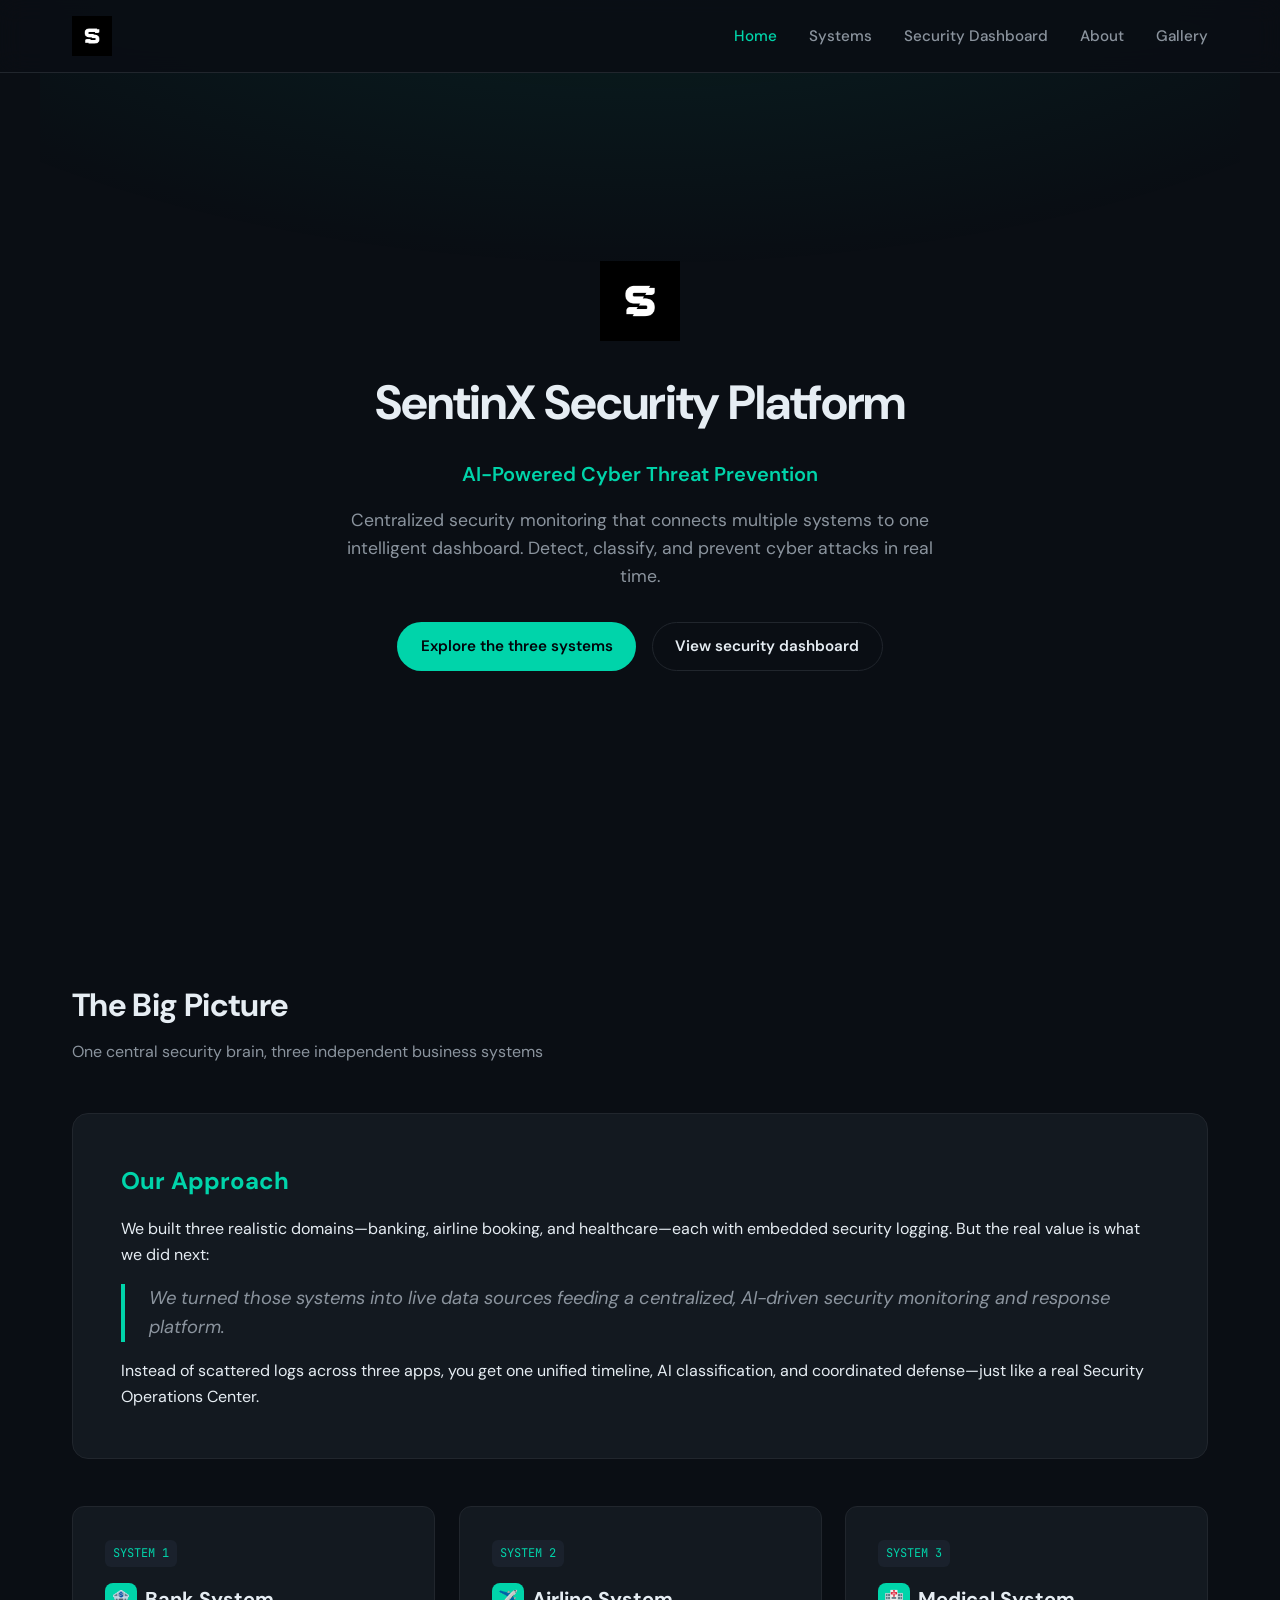
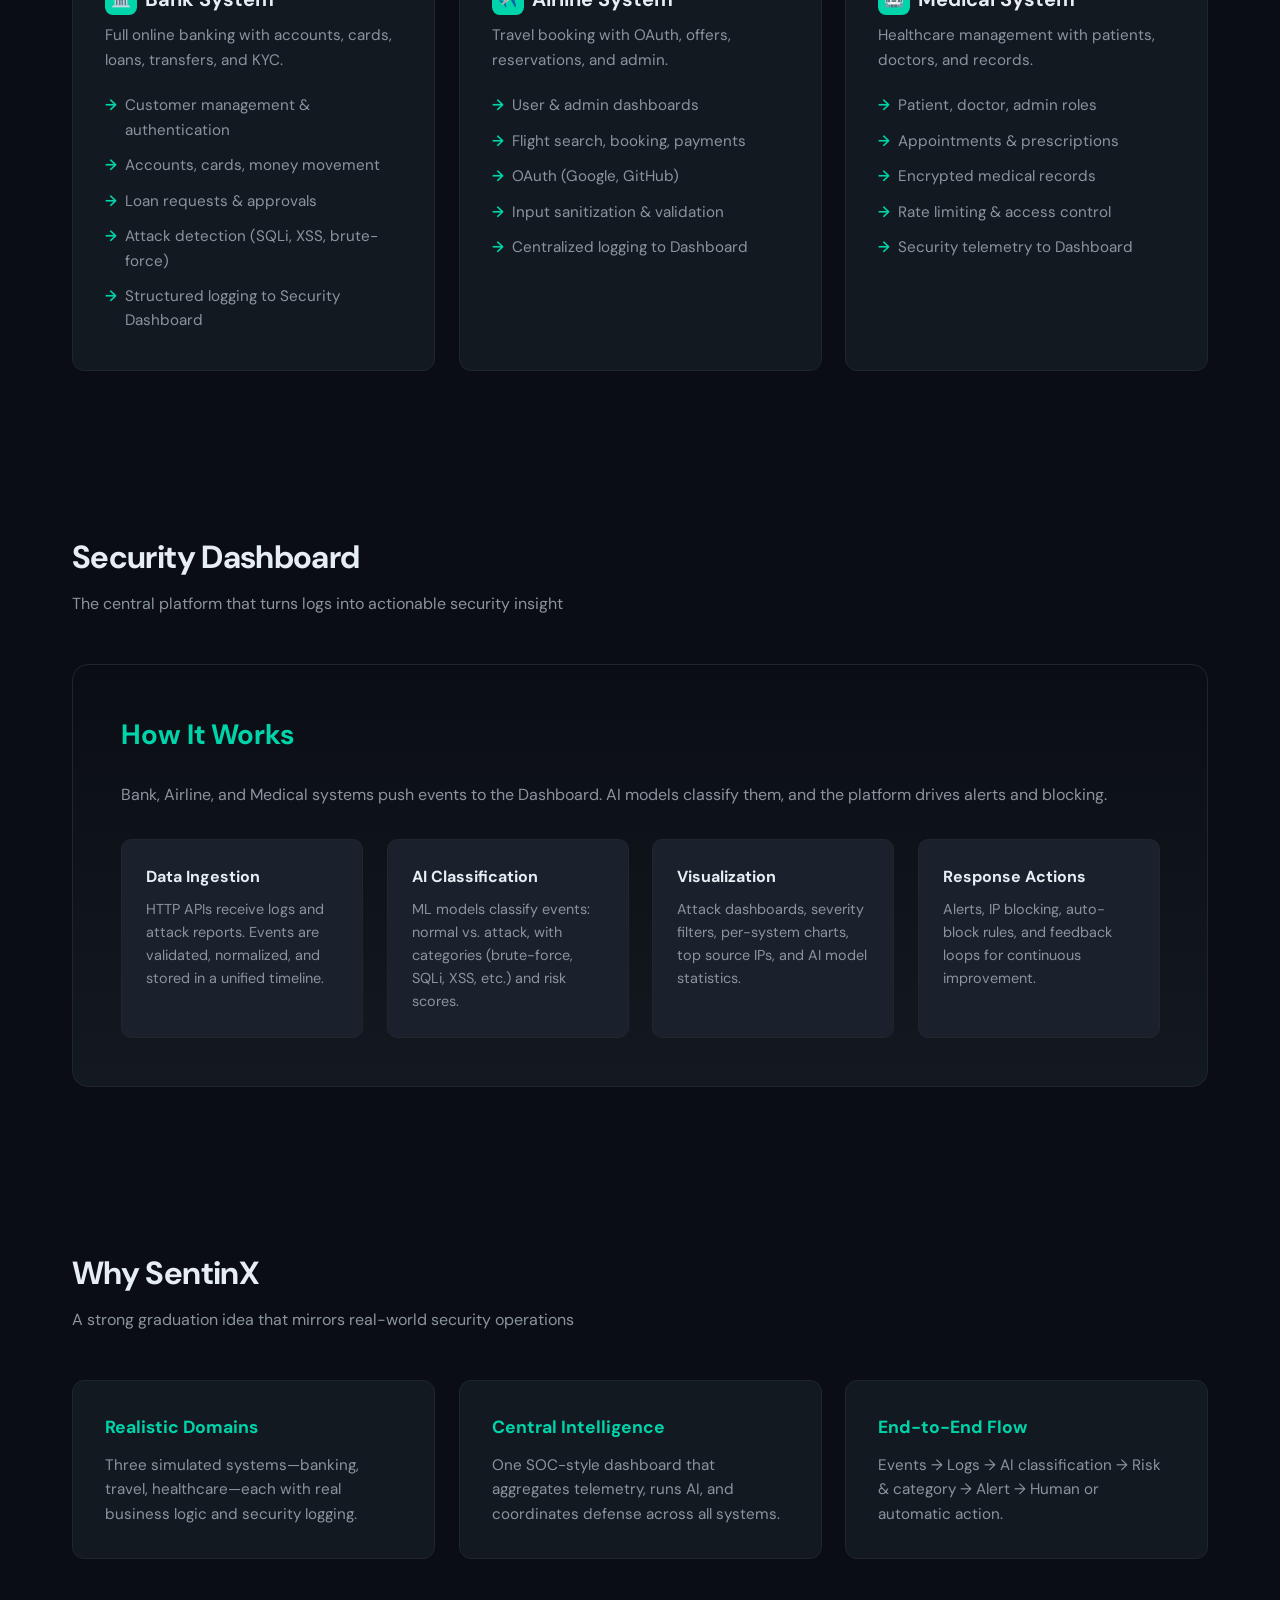
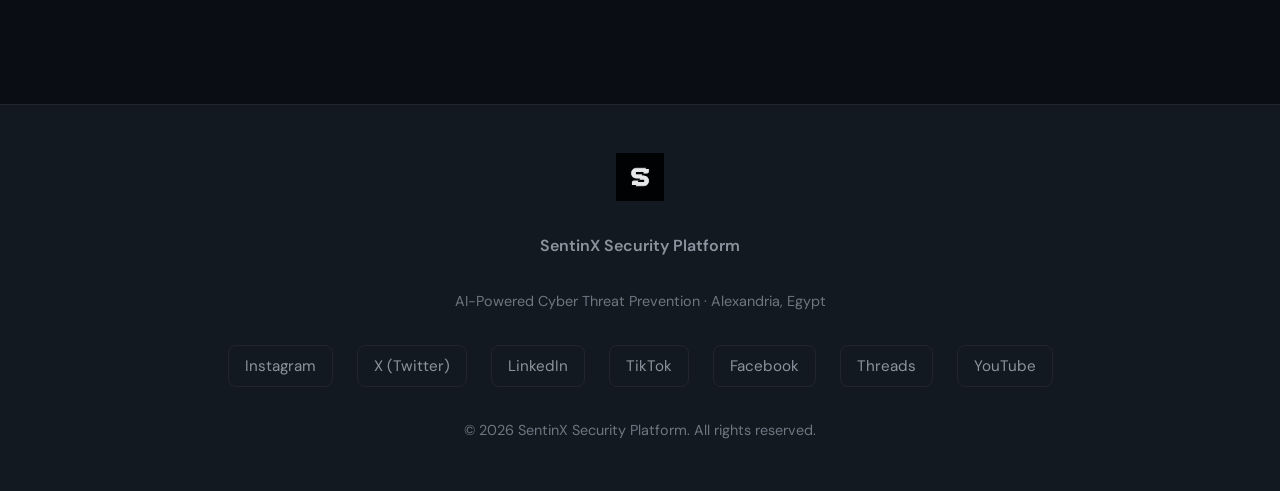
==== commit 63bdb827: "Add files via upload" ====
--- a/index.html
+++ b/index.html
@@ -1,180 +1,168 @@
-<!DOCTYPE html>
-<html lang="en">
-<head>
-    <meta charset="UTF-8">
-    <meta name="viewport" content="width=device-width, initial-scale=1.0">
-    <meta name="description" content="SentinX Security Platform - AI-Powered Cyber Threat Prevention. Centralized security monitoring for Banking, Airline, and Medical systems.">
-    <title>SentinX Security Platform | AI-Powered Cyber Threat Prevention</title>
-    <link rel="stylesheet" href="styles.css">
-</head>
-<body>
-    <header>
-        <nav>
-            <a href="index.html" class="logo-link">
-                <img src="logo/white_logo.png" alt="SentinX Security Platform" class="logo-img">
-            </a>
-            <ul class="nav-links">
-                <li><a href="index.html" class="active">Home</a></li>
-                <li><a href="systems.html">Systems</a></li>
-                <li><a href="dashboard.html">Security Dashboard</a></li>
-                <li><a href="about.html">About</a></li>
-                <li><a href="gallery.html">Gallery</a></li>
-            </ul>
-        </nav>
-    </header>
-
-    <main>
-        <section class="hero">
-            <img src="logo/white_logo.png" alt="SentinX Security Platform" class="logo-img">
-            <h1>SentinX Security Platform</h1>
-            <p class="tagline">AI-Powered Cyber Threat Prevention</p>
-            <p>Centralized security monitoring that connects multiple systems to one intelligent dashboard. Detect, classify, and prevent cyber attacks in real time.</p>
-            <div class="hero-actions">
-                <a href="systems.html" class="btn btn-primary">Explore Systems</a>
-                <a href="dashboard.html" class="btn btn-outline">View Security Dashboard</a>
-            </div>
-        </section>
-
-        <section id="overview">
-            <h2 class="section-title">The <span class="text-gradient-accent">Big Picture</span></h2>
-            <p class="section-subtitle">One central security brain, three independent business systems</p>
-
-            <div class="glass-panel big-picture">
-                <h2>Our Approach</h2>
-                <p>We built three realistic domains—banking, airline booking, and healthcare—each with embedded security logging. But the real value is what we did next:</p>
-                <blockquote>"We turned those systems into live data sources feeding a centralized, AI-driven security monitoring and response platform."</blockquote>
-                <p>Instead of scattered logs across three apps, you get one unified timeline, AI classification, and coordinated defense—just like a real Security Operations Center.</p>
-            </div>
-
-            <div class="systems-grid">
-                <div class="card system-card">
-                    <span class="badge">SYSTEM 1</span>
-                    <h3><span class="icon">🏦</span> Bank System</h3>
-                    <p style="color: var(--text-secondary); font-size: 0.95rem; margin-bottom: 1rem;">Full online banking with accounts, cards, loans, transfers, and KYC.</p>
-                    <ul>
-                        <li>Customer management & authentication</li>
-                        <li>Accounts, cards, money movement</li>
-                        <li>Loan requests & approvals</li>
-                        <li>Attack detection (SQLi, XSS, brute-force)</li>
-                        <li>Structured logging to Security Dashboard</li>
-                    </ul>
-                </div>
-                <div class="card system-card">
-                    <span class="badge">SYSTEM 2</span>
-                    <h3><span class="icon">✈️</span> Airline System</h3>
-                    <p style="color: var(--text-secondary); font-size: 0.95rem; margin-bottom: 1rem;">Travel booking with OAuth, offers, reservations, and admin.</p>
-                    <ul>
-                        <li>User & admin dashboards</li>
-                        <li>Flight search, booking, payments</li>
-                        <li>OAuth (Google, GitHub)</li>
-                        <li>Input sanitization & validation</li>
-                        <li>Centralized logging to Dashboard</li>
-                    </ul>
-                </div>
-                <div class="card system-card">
-                    <span class="badge">SYSTEM 3</span>
-                    <h3><span class="icon">🏥</span> Medical System</h3>
-                    <p style="color: var(--text-secondary); font-size: 0.95rem; margin-bottom: 1rem;">Healthcare management with patients, doctors, and records.</p>
-                    <ul>
-                        <li>Patient, doctor, admin roles</li>
-                        <li>Appointments & prescriptions</li>
-                        <li>Encrypted medical records</li>
-                        <li>Rate limiting & access control</li>
-                        <li>Security telemetry to Dashboard</li>
-                    </ul>
-                </div>
-            </div>
-        </section>
-
-        <section id="dashboard">
-            <h2 class="section-title">Security <span class="text-gradient-accent">Dashboard</span></h2>
-            <p class="section-subtitle">The central platform that turns logs into actionable security insight</p>
-
-            <div class="glass-panel dashboard-section">
-                <h2>How It Works</h2>
-                <p style="color: var(--text-secondary); margin-bottom: 1rem;">Bank, Airline, and Medical systems push events to the Dashboard. AI models classify them, and the platform drives alerts and blocking.</p>
-
-                <div class="dashboard-features">
-                    <div class="dashboard-feature">
-                        <h4>Data Ingestion</h4>
-                        <p>HTTP APIs receive logs and attack reports. Events are validated, normalized, and stored in a unified timeline.</p>
-                    </div>
-                    <div class="dashboard-feature">
-                        <h4>AI Classification</h4>
-                        <p>ML models classify events: normal vs. attack, with categories (brute-force, SQLi, XSS, etc.) and risk scores.</p>
-                    </div>
-                    <div class="dashboard-feature">
-                        <h4>Visualization</h4>
-                        <p>Attack dashboards, severity filters, per-system charts, top source IPs, and AI model statistics.</p>
-                    </div>
-                    <div class="dashboard-feature">
-                        <h4>Response Actions</h4>
-                        <p>Alerts, IP blocking, auto-block rules, and feedback loops for continuous improvement.</p>
-                    </div>
-                </div>
-            </div>
-        </section>
-
-        <section id="why">
-            <h2 class="section-title">Why <span class="text-gradient-accent">SentinX</span></h2>
-            <p class="section-subtitle">A strong graduation idea that mirrors real-world security operations</p>
-
-            <div class="why-grid">
-                <div class="card why-card">
-                    <h3>Realistic Domains</h3>
-                    <p>Three simulated systems—banking, travel, healthcare—each with real business logic and security logging.</p>
-                </div>
-                <div class="card why-card">
-                    <h3>Central Intelligence</h3>
-                    <p>One SOC-style dashboard that aggregates telemetry, runs AI, and coordinates defense across all systems.</p>
-                </div>
-                <div class="card why-card">
-                    <h3>End-to-End Flow</h3>
-                    <p>Events → Logs → AI classification → Risk & category → Alert → Human or automatic action.</p>
-                </div>
-            </div>
-        </section>
-    </main>
-
-    <footer>
-        <div class="footer-content">
-            <img src="logo/white_logo.png" alt="SentinX" class="footer-logo">
-            <p style="color: var(--text-secondary); font-weight: 600; font-size: 1.1rem; letter-spacing: 0.1em; text-transform: uppercase;">SentinX Security Platform</p>
-            <p style="color: var(--text-muted); font-size: 0.9rem;">AI-Powered Cyber Threat Prevention · Alexandria, Egypt</p>
-
-            <div class="social-links">
-                <a href="https://www.instagram.com/sentinx_?igsh=MWtjYTh2NGR0Nnk4Mg==" target="_blank" rel="noopener noreferrer">Instagram</a>
-                <a href="https://x.com/sentin_x" target="_blank" rel="noopener noreferrer">X (Twitter)</a>
-                <a href="https://www.linkedin.com/company/sentinx-security-platform/" target="_blank" rel="noopener noreferrer">LinkedIn</a>
-                <a href="https://www.tiktok.com/@sentinx_?_r=1&_t=ZS-94VnYDdmFZE" target="_blank" rel="noopener noreferrer">TikTok</a>
-                <a href="https://www.facebook.com/share/1HbMeu9Ujn/" target="_blank" rel="noopener noreferrer">Facebook</a>
-                <a href="https://www.threads.com/@sentinx_" target="_blank" rel="noopener noreferrer">Threads</a>
-                <a href="https://youtube.com/@sentinxsecurityplatform?si=x7_LFe5lkn8Zfjtu" target="_blank" rel="noopener noreferrer">YouTube</a>
-            </div>
-
-            <p class="footer-copy">© 2026 SentinX Security Platform. All rights reserved.</p>
-        </div>
-    </footer>
-    <script>
-        document.addEventListener("DOMContentLoaded", function () {
-            const elementsToReveal = document.querySelectorAll('.card, .dashboard-feature, .section-title, .section-subtitle, .glass-panel, .big-picture blockquote');
-            elementsToReveal.forEach(el => el.classList.add('reveal'));
-
-            const observer = new IntersectionObserver((entries) => {
-                let delay = 0;
-                entries.forEach((entry) => {
-                    if (entry.isIntersecting) {
-                        setTimeout(() => {
-                            entry.target.classList.add("active");
-                        }, delay);
-                        delay += 100; // Stagger effect
-                        observer.unobserve(entry.target);
-                    }
-                });
-            }, { threshold: 0.1, rootMargin: "0px 0px -50px 0px" });
-            
-            elementsToReveal.forEach(reveal => observer.observe(reveal));
-        });
-    </script>
-</body>
-</html>
+<!DOCTYPE html>
+<html lang="en">
+<head>
+    <meta charset="UTF-8">
+    <meta name="viewport" content="width=device-width, initial-scale=1.0">
+    <meta name="description" content="SentinX Security Platform - AI-Powered Cyber Threat Prevention. Centralized security monitoring for Banking, Airline, and Medical systems.">
+    <title>SentinX Security Platform | AI-Powered Cyber Threat Prevention</title>
+    <link rel="preconnect" href="https://fonts.googleapis.com">
+    <link rel="preconnect" href="https://fonts.gstatic.com" crossorigin>
+    <link href="https://fonts.googleapis.com/css2?family=DM+Sans:ital,opsz,wght@0,9..40,300;0,9..40,400;0,9..40,500;0,9..40,600;0,9..40,700&family=JetBrains+Mono:wght@400;500&display=swap" rel="stylesheet">
+    <link rel="stylesheet" href="styles.css">
+    <script src="main.js" defer></script>
+</head>
+<body>
+    <header>
+        <nav>
+            <a href="index.html" class="logo-link">
+                <img src="logo/white_logo.png" alt="SentinX Security Platform" class="logo-img">
+            </a>
+            <button class="nav-toggle" aria-label="Toggle navigation" aria-controls="primary-nav" aria-expanded="false" type="button">
+                <span class="nav-toggle-bar"></span>
+                <span class="nav-toggle-bar"></span>
+                <span class="nav-toggle-bar"></span>
+            </button>
+            <ul class="nav-links" id="primary-nav">
+                <li><a href="index.html" class="active">Home</a></li>
+                <li><a href="systems.html">Systems</a></li>
+                <li><a href="dashboard.html">Security Dashboard</a></li>
+                <li><a href="about.html">About</a></li>
+                <li><a href="gallery.html">Gallery</a></li>
+            </ul>
+        </nav>
+    </header>
+
+    <main>
+        <section class="hero">
+            <img src="logo/white_logo.png" alt="SentinX Security Platform" class="logo-img">
+            <h1>SentinX Security Platform</h1>
+            <p class="tagline">AI-Powered Cyber Threat Prevention</p>
+            <p>Centralized security monitoring that connects multiple systems to one intelligent dashboard. Detect, classify, and prevent cyber attacks in real time.</p>
+            <div class="hero-actions">
+                <a href="systems.html" class="btn btn-primary">Explore the three systems</a>
+                <a href="dashboard.html" class="btn btn-outline">View security dashboard</a>
+            </div>
+        </section>
+
+        <section id="overview">
+            <h2 class="section-title">The Big Picture</h2>
+            <p class="section-subtitle">One central security brain, three independent business systems</p>
+
+            <div class="big-picture">
+                <h2>Our Approach</h2>
+                <p>We built three realistic domains—banking, airline booking, and healthcare—each with embedded security logging. But the real value is what we did next:</p>
+                <blockquote>We turned those systems into live data sources feeding a centralized, AI-driven security monitoring and response platform.</blockquote>
+                <p>Instead of scattered logs across three apps, you get one unified timeline, AI classification, and coordinated defense—just like a real Security Operations Center.</p>
+            </div>
+
+            <div class="systems-grid">
+                <div class="system-card">
+                    <span class="badge">SYSTEM 1</span>
+                    <h3><span class="icon">🏦</span> Bank System</h3>
+                    <p style="color: var(--text-secondary); font-size: 0.95rem; margin-bottom: 1rem;">Full online banking with accounts, cards, loans, transfers, and KYC.</p>
+                    <ul>
+                        <li>Customer management & authentication</li>
+                        <li>Accounts, cards, money movement</li>
+                        <li>Loan requests & approvals</li>
+                        <li>Attack detection (SQLi, XSS, brute-force)</li>
+                        <li>Structured logging to Security Dashboard</li>
+                    </ul>
+                </div>
+                <div class="system-card">
+                    <span class="badge">SYSTEM 2</span>
+                    <h3><span class="icon">✈️</span> Airline System</h3>
+                    <p style="color: var(--text-secondary); font-size: 0.95rem; margin-bottom: 1rem;">Travel booking with OAuth, offers, reservations, and admin.</p>
+                    <ul>
+                        <li>User & admin dashboards</li>
+                        <li>Flight search, booking, payments</li>
+                        <li>OAuth (Google, GitHub)</li>
+                        <li>Input sanitization & validation</li>
+                        <li>Centralized logging to Dashboard</li>
+                    </ul>
+                </div>
+                <div class="system-card">
+                    <span class="badge">SYSTEM 3</span>
+                    <h3><span class="icon">🏥</span> Medical System</h3>
+                    <p style="color: var(--text-secondary); font-size: 0.95rem; margin-bottom: 1rem;">Healthcare management with patients, doctors, and records.</p>
+                    <ul>
+                        <li>Patient, doctor, admin roles</li>
+                        <li>Appointments & prescriptions</li>
+                        <li>Encrypted medical records</li>
+                        <li>Rate limiting & access control</li>
+                        <li>Security telemetry to Dashboard</li>
+                    </ul>
+                </div>
+            </div>
+        </section>
+
+        <section id="dashboard">
+            <h2 class="section-title">Security Dashboard</h2>
+            <p class="section-subtitle">The central platform that turns logs into actionable security insight</p>
+
+            <div class="dashboard-section">
+                <h2>How It Works</h2>
+                <p style="color: var(--text-secondary); margin-bottom: 1rem;">Bank, Airline, and Medical systems push events to the Dashboard. AI models classify them, and the platform drives alerts and blocking.</p>
+
+                <div class="dashboard-features">
+                    <div class="dashboard-feature">
+                        <h4>Data Ingestion</h4>
+                        <p>HTTP APIs receive logs and attack reports. Events are validated, normalized, and stored in a unified timeline.</p>
+                    </div>
+                    <div class="dashboard-feature">
+                        <h4>AI Classification</h4>
+                        <p>ML models classify events: normal vs. attack, with categories (brute-force, SQLi, XSS, etc.) and risk scores.</p>
+                    </div>
+                    <div class="dashboard-feature">
+                        <h4>Visualization</h4>
+                        <p>Attack dashboards, severity filters, per-system charts, top source IPs, and AI model statistics.</p>
+                    </div>
+                    <div class="dashboard-feature">
+                        <h4>Response Actions</h4>
+                        <p>Alerts, IP blocking, auto-block rules, and feedback loops for continuous improvement.</p>
+                    </div>
+                </div>
+            </div>
+        </section>
+
+        <section id="why">
+            <h2 class="section-title">Why SentinX</h2>
+            <p class="section-subtitle">A strong graduation idea that mirrors real-world security operations</p>
+
+            <div class="why-grid">
+                <div class="why-card">
+                    <h3>Realistic Domains</h3>
+                    <p>Three simulated systems—banking, travel, healthcare—each with real business logic and security logging.</p>
+                </div>
+                <div class="why-card">
+                    <h3>Central Intelligence</h3>
+                    <p>One SOC-style dashboard that aggregates telemetry, runs AI, and coordinates defense across all systems.</p>
+                </div>
+                <div class="why-card">
+                    <h3>End-to-End Flow</h3>
+                    <p>Events → Logs → AI classification → Risk & category → Alert → Human or automatic action.</p>
+                </div>
+            </div>
+        </section>
+    </main>
+
+    <footer>
+        <div class="footer-content">
+            <img src="logo/white_logo.png" alt="SentinX" class="footer-logo">
+            <p style="color: var(--text-secondary); font-weight: 600;">SentinX Security Platform</p>
+            <p style="color: var(--text-muted); font-size: 0.9rem;">AI-Powered Cyber Threat Prevention · Alexandria, Egypt</p>
+
+            <div class="social-links">
+                <a href="https://www.instagram.com/sentinx_?igsh=MWtjYTh2NGR0Nnk4Mg==" target="_blank" rel="noopener noreferrer">Instagram</a>
+                <a href="https://x.com/sentin_x" target="_blank" rel="noopener noreferrer">X (Twitter)</a>
+                <a href="https://www.linkedin.com/company/sentinx-security-platform/" target="_blank" rel="noopener noreferrer">LinkedIn</a>
+                <a href="https://www.tiktok.com/@sentinx_?_r=1&_t=ZS-94VnYDdmFZE" target="_blank" rel="noopener noreferrer">TikTok</a>
+                <a href="https://www.facebook.com/share/1HbMeu9Ujn/" target="_blank" rel="noopener noreferrer">Facebook</a>
+                <a href="https://www.threads.com/@sentinx_" target="_blank" rel="noopener noreferrer">Threads</a>
+                <a href="https://youtube.com/@sentinxsecurityplatform?si=x7_LFe5lkn8Zfjtu" target="_blank" rel="noopener noreferrer">YouTube</a>
+            </div>
+
+            <p class="footer-copy">© 2026 SentinX Security Platform. All rights reserved.</p>
+        </div>
+    </footer>
+</body>
+</html>
--- a/styles.css
+++ b/styles.css
@@ -1,687 +1,532 @@
-@import url('https://fonts.googleapis.com/css2?family=Outfit:wght@300;400;500;600;700;800&family=JetBrains+Mono:wght@400;500;700&display=swap');
-
-:root {
-    /* Premium Deep Dark Palette */
-    --bg-base: #030712;
-    --bg-dark: #0b1120;
-    --bg-card: rgba(17, 24, 39, 0.6);
-    --bg-card-hover: rgba(31, 41, 55, 0.8);
-    --bg-elevated: rgba(31, 41, 55, 0.6);
-    
-    /* Neon Accents */
-    --accent-primary: #00f0ff;
-    --accent-primary-dim: rgba(0, 240, 255, 0.2);
-    --accent-secondary: #ff0055;
-    --accent-tertiary: #7000ff;
-    --success: #10b981;
-    --warning: #f59e0b;
-    --danger: #ef4444;
-
-    /* Text Colors */
-    --text-primary: #f8fafc;
-    --text-secondary: #94a3b8;
-    --text-muted: #64748b;
-
-    /* Borders & UI Effects */
-    --border-light: rgba(255, 255, 255, 0.08);
-    --border-medium: rgba(255, 255, 255, 0.15);
-    --glow-primary: 0 0 20px rgba(0, 240, 255, 0.4);
-    --glow-secondary: 0 0 20px rgba(255, 0, 85, 0.4);
-    --shadow-glass: 0 8px 32px 0 rgba(0, 0, 0, 0.37);
-    --blur-glass: blur(12px);
-    
-    /* Animation Speeds */
-    --transition-fast: 0.2s cubic-bezier(0.4, 0, 0.2, 1);
-    --transition-medium: 0.4s cubic-bezier(0.4, 0, 0.2, 1);
-}
-
-* {
-    margin: 0;
-    padding: 0;
-    box-sizing: border-box;
-}
-
-html {
-    scroll-behavior: smooth;
-}
-
-body {
-    font-family: 'Outfit', sans-serif;
-    background-color: var(--bg-base);
-    background-image: 
-        radial-gradient(circle at 15% 50%, rgba(0, 240, 255, 0.08), transparent 25%),
-        radial-gradient(circle at 85% 30%, rgba(112, 0, 255, 0.08), transparent 25%);
-    background-attachment: fixed;
-    color: var(--text-primary);
-    line-height: 1.7;
-    overflow-x: hidden;
-}
-
-/* Typography Enhancements */
-h1, h2, h3, h4, h5, h6 {
-    line-height: 1.2;
-    font-weight: 700;
-}
-
-pre, code, .badge, .mono-text {
-    font-family: 'JetBrains Mono', monospace;
-}
-
-.text-gradient {
-    background: linear-gradient(135deg, #fff 0%, #a5b4fc 100%);
-    -webkit-background-clip: text;
-    -webkit-text-fill-color: transparent;
-    background-clip: text;
-}
-
-.text-gradient-accent {
-    background: linear-gradient(135deg, var(--accent-primary) 0%, #3b82f6 100%);
-    -webkit-background-clip: text;
-    -webkit-text-fill-color: transparent;
-    background-clip: text;
-}
-
-/* Header & Nav (Glassmorphism) */
-header {
-    position: fixed;
-    top: 0;
-    left: 0;
-    right: 0;
-    z-index: 1000;
-    background: rgba(3, 7, 18, 0.7);
-    backdrop-filter: var(--blur-glass);
-    -webkit-backdrop-filter: var(--blur-glass);
-    border-bottom: 1px solid var(--border-light);
-    transition: all var(--transition-medium);
-}
-
-nav {
-    max-width: 1400px;
-    margin: 0 auto;
-    padding: 1.2rem 2rem;
-    display: flex;
-    align-items: center;
-    justify-content: space-between;
-}
-
-.logo-link {
-    display: flex;
-    align-items: center;
-    text-decoration: none;
-    transition: transform var(--transition-fast);
-}
-
-.logo-link:hover {
-    transform: scale(1.05);
-}
-
-.logo-img {
-    height: 44px;
-    width: auto;
-    filter: drop-shadow(0 0 8px rgba(255,255,255,0.2));
-}
-
-.nav-links {
-    display: flex;
-    gap: 2.5rem;
-    list-style: none;
-}
-
-.nav-links a {
-    color: var(--text-secondary);
-    text-decoration: none;
-    font-weight: 500;
-    font-size: 1rem;
-    position: relative;
-    padding: 0.5rem 0;
-    transition: color var(--transition-fast);
-}
-
-.nav-links a::after {
-    content: '';
-    position: absolute;
-    bottom: 0;
-    left: 0;
-    width: 0;
-    height: 2px;
-    background: var(--accent-primary);
-    transition: width var(--transition-medium);
-    box-shadow: 0 0 8px var(--accent-primary);
-}
-
-.nav-links a:hover {
-    color: var(--text-primary);
-}
-
-.nav-links a:hover::after,
-.nav-links a.active::after {
-    width: 100%;
-}
-
-.nav-links a.active {
-    color: var(--accent-primary);
-    text-shadow: 0 0 10px rgba(0, 240, 255, 0.3);
-}
-
-/* Animations */
-@keyframes fadeInUp {
-    from { opacity: 0; transform: translateY(30px); }
-    to { opacity: 1; transform: translateY(0); }
-}
-
-@keyframes float {
-    0% { transform: translateY(0px); }
-    50% { transform: translateY(-15px); }
-    100% { transform: translateY(0px); }
-}
-
-@keyframes pulse-glow {
-    0% { box-shadow: 0 0 20px rgba(0, 240, 255, 0.4); }
-    50% { box-shadow: 0 0 40px rgba(0, 240, 255, 0.6); }
-    100% { box-shadow: 0 0 20px rgba(0, 240, 255, 0.4); }
-}
-
-/* Hero Section */
-.hero {
-    min-height: 100vh;
-    display: flex;
-    flex-direction: column;
-    align-items: center;
-    justify-content: center;
-    text-align: center;
-    padding: 8rem 2rem 4rem;
-    position: relative;
-    z-index: 1;
-}
-
-.hero::before {
-    content: '';
-    position: absolute;
-    top: 50%;
-    left: 50%;
-    transform: translate(-50%, -50%);
-    width: 800px;
-    height: 800px;
-    background: radial-gradient(circle, var(--accent-primary-dim) 0%, transparent 60%);
-    z-index: -1;
-    pointer-events: none;
-}
-
-.hero--subpage {
-    min-height: 50vh;
-    padding: 10rem 2rem 4rem;
-}
-
-.hero .logo-img {
-    height: 100px;
-    margin-bottom: 2rem;
-    animation: float 6s ease-in-out infinite;
-    filter: drop-shadow(0 0 20px rgba(255,255,255,0.2));
-}
-
-.hero h1 {
-    font-size: clamp(2.5rem, 6vw, 4.5rem);
-    font-weight: 800;
-    margin-bottom: 1rem;
-    letter-spacing: -0.03em;
-    animation: fadeInUp 0.8s ease-out forwards;
-}
-
-.hero .tagline {
-    font-size: clamp(1.2rem, 3vw, 1.8rem);
-    color: var(--accent-primary);
-    font-weight: 600;
-    margin-bottom: 1.5rem;
-    text-transform: uppercase;
-    letter-spacing: 0.2em;
-    animation: fadeInUp 0.8s ease-out 0.2s forwards;
-    opacity: 0;
-}
-
-.hero p:not(.tagline) {
-    max-width: 700px;
-    color: var(--text-secondary);
-    font-size: 1.25rem;
-    margin-bottom: 3rem;
-    animation: fadeInUp 0.8s ease-out 0.4s forwards;
-    opacity: 0;
-}
-
-/* Buttons */
-.hero-actions {
-    display: flex;
-    gap: 1.5rem;
-    flex-wrap: wrap;
-    justify-content: center;
-    animation: fadeInUp 0.8s ease-out 0.6s forwards;
-    opacity: 0;
-}
-
-.btn {
-    display: inline-flex;
-    align-items: center;
-    justify-content: center;
-    padding: 1rem 2rem;
-    border-radius: 8px;
-    font-size: 1.1rem;
-    font-weight: 600;
-    text-decoration: none;
-    cursor: pointer;
-    transition: all var(--transition-fast);
-    position: relative;
-    overflow: hidden;
-    z-index: 1;
-}
-
-.btn-primary {
-    background: var(--accent-primary);
-    color: #000;
-    box-shadow: 0 0 20px rgba(0, 240, 255, 0.4);
-    border: none;
-}
-
-.btn-primary::before {
-    content: '';
-    position: absolute;
-    top: 0;
-    left: -100%;
-    width: 100%;
-    height: 100%;
-    background: linear-gradient(90deg, transparent, rgba(255,255,255,0.4), transparent);
-    transition: left 0.5s ease-in-out;
-    z-index: -1;
-}
-
-.btn-primary:hover {
-    transform: translateY(-3px);
-    box-shadow: 0 0 30px rgba(0, 240, 255, 0.6);
-}
-
-.btn-primary:hover::before {
-    left: 100%;
-}
-
-.btn-outline {
-    background: rgba(255, 255, 255, 0.03);
-    color: var(--text-primary);
-    border: 1px solid var(--border-medium);
-    backdrop-filter: var(--blur-glass);
-}
-
-.btn-outline:hover {
-    border-color: var(--accent-primary);
-    color: var(--accent-primary);
-    background: rgba(0, 240, 255, 0.05);
-    transform: translateY(-3px);
-    box-shadow: 0 0 15px rgba(0, 240, 255, 0.2);
-}
-
-/* Main Layout */
-main {
-    position: relative;
-}
-
-section {
-    max-width: 1400px;
-    margin: 0 auto;
-    padding: 6rem 2rem;
-    position: relative;
-}
-
-.section-title {
-    font-size: 2.5rem;
-    font-weight: 800;
-    margin-bottom: 0.5rem;
-    letter-spacing: -0.02em;
-    text-align: center;
-    position: relative;
-    display: inline-block;
-    left: 50%;
-    transform: translateX(-50%);
-}
-
-.section-subtitle {
-    color: var(--text-secondary);
-    margin-bottom: 4rem;
-    text-align: center;
-    font-size: 1.2rem;
-}
-
-/* Glass Cards & Grids */
-.glass-panel {
-    background: var(--bg-card);
-    backdrop-filter: var(--blur-glass);
-    -webkit-backdrop-filter: var(--blur-glass);
-    border: 1px solid var(--border-light);
-    border-radius: 20px;
-    padding: 3.5rem;
-    margin-bottom: 4rem;
-    box-shadow: var(--shadow-glass);
-    position: relative;
-    overflow: hidden;
-}
-
-.glass-panel::before {
-    content: '';
-    position: absolute;
-    top: 0;
-    left: 0;
-    right: 0;
-    height: 2px;
-    background: linear-gradient(90deg, transparent, var(--accent-primary), transparent);
-    opacity: 0.5;
-}
-
-.big-picture h2 {
-    font-size: 2rem;
-    margin-bottom: 1.5rem;
-    color: var(--accent-primary);
-}
-
-.big-picture blockquote {
-    font-size: 1.3rem;
-    color: var(--text-primary);
-    background: rgba(0, 240, 255, 0.05);
-    border-left: 4px solid var(--accent-primary);
-    border-radius: 0 12px 12px 0;
-    padding: 2rem;
-    margin: 2rem 0;
-    font-style: italic;
-    box-shadow: inset 0 0 20px rgba(0, 240, 255, 0.02);
-}
-
-/* Grids */
-.systems-grid, .why-grid {
-    display: grid;
-    gap: 2rem;
-}
-
-.team-grid {
-    display: flex;
-    flex-wrap: wrap;
-    justify-content: center;
-    gap: 3rem;
-    max-width: 1100px;
-    margin: 0 auto;
-}
-
-.systems-grid {
-    grid-template-columns: repeat(auto-fit, minmax(320px, 1fr));
-}
-
-.why-grid {
-    grid-template-columns: repeat(auto-fit, minmax(300px, 1fr));
-}
-
-/* Feature/System/Why Cards */
-.card {
-    background: var(--bg-card);
-    backdrop-filter: var(--blur-glass);
-    -webkit-backdrop-filter: var(--blur-glass);
-    border: 1px solid var(--border-light);
-    border-radius: 16px;
-    padding: 2.5rem;
-    transition: all var(--transition-medium);
-    position: relative;
-    z-index: 1;
-}
-
-.card:hover {
-    transform: translateY(-10px);
-    background: var(--bg-card-hover);
-    border-color: var(--border-medium);
-    box-shadow: 0 15px 30px rgba(0,0,0,0.4), 0 0 15px rgba(0, 240, 255, 0.1) inset;
-}
-
-.card::after {
-    content: '';
-    position: absolute;
-    top: -1px; left: -1px; right: -1px; bottom: -1px;
-    border-radius: 17px;
-    background: linear-gradient(135deg, var(--accent-primary) 0%, transparent 50%, transparent 100%);
-    z-index: -1;
-    opacity: 0;
-    transition: opacity var(--transition-medium);
-}
-
-.card:hover::after {
-    opacity: 0.3;
-}
-
-.card .icon {
-    font-size: 2.5rem;
-    display: block;
-    margin-bottom: 1.5rem;
-    filter: drop-shadow(0 0 10px rgba(255,255,255,0.2));
-}
-
-.card h3 {
-    font-size: 1.5rem;
-    margin-bottom: 1rem;
-    color: var(--text-primary);
-}
-
-.card p {
-    color: var(--text-secondary);
-    font-size: 1rem;
-    margin-bottom: 1.5rem;
-}
-
-.badge {
-    display: inline-block;
-    font-size: 0.8rem;
-    padding: 0.4rem 0.8rem;
-    background: rgba(0, 240, 255, 0.1);
-    border: 1px solid rgba(0, 240, 255, 0.2);
-    border-radius: 4px;
-    color: var(--accent-primary);
-    margin-bottom: 1.5rem;
-    letter-spacing: 0.1em;
-    font-weight: 600;
-}
-
-.card ul {
-    list-style: none;
-    color: var(--text-secondary);
-}
-
-.card li {
-    padding: 0.5rem 0 0.5rem 1.75rem;
-    position: relative;
-    border-bottom: 1px solid rgba(255,255,255,0.03);
-}
-
-.card li:last-child {
-    border-bottom: none;
-}
-
-.card li::before {
-    content: "▹";
-    position: absolute;
-    left: 0;
-    color: var(--accent-primary);
-    font-size: 1.2rem;
-    line-height: 1;
-}
-
-/* Dashboard Section Specific */
-.dashboard-features {
-    display: grid;
-    grid-template-columns: repeat(auto-fit, minmax(250px, 1fr));
-    gap: 2rem;
-    margin-top: 3rem;
-}
-
-.dashboard-feature {
-    background: rgba(0,0,0,0.2);
-    padding: 2rem;
-    border-radius: 12px;
-    border: 1px solid var(--border-light);
-    transition: border-color var(--transition-fast);
-}
-
-.dashboard-feature:hover {
-    border-color: var(--accent-primary);
-    background: rgba(0, 240, 255, 0.03);
-}
-
-.dashboard-feature h4 {
-    font-size: 1.2rem;
-    color: var(--accent-primary);
-    margin-bottom: 1rem;
-}
-
-/* Team Section */
-.team-member {
-    text-align: center;
-    padding: 2rem;
-    flex: 0 1 300px;
-}
-
-.team-avatar-wrapper {
-    width: 160px;
-    height: 160px;
-    margin: 0 auto 1.5rem;
-    border-radius: 50%;
-    position: relative;
-    padding: 5px;
-    background: linear-gradient(135deg, var(--accent-primary), var(--accent-tertiary));
-    box-shadow: 0 10px 30px rgba(0, 0, 0, 0.5);
-    transition: transform var(--transition-medium);
-}
-
-.team-avatar-wrapper:hover {
-    transform: scale(1.05);
-    box-shadow: 0 15px 40px rgba(0, 240, 255, 0.3);
-}
-
-.team-avatar {
-    width: 100%;
-    height: 100%;
-    object-fit: cover;
-    border-radius: 50%;
-    border: 4px solid var(--bg-card);
-}
-
-.team-member h3 {
-    font-size: 1.4rem;
-    margin-bottom: 0.3rem;
-}
-
-.team-role {
-    color: var(--accent-primary);
-    font-family: 'JetBrains Mono', monospace;
-    font-size: 0.9rem;
-    margin-bottom: 1rem;
-    display: block;
-}
-
-/* Footer */
-footer {
-    background: #020408;
-    border-top: 1px solid var(--border-light);
-    padding: 5rem 2rem 3rem;
-    margin-top: 5rem;
-    position: relative;
-    overflow: hidden;
-}
-
-footer::before {
-    content: '';
-    position: absolute;
-    top: 0; left: 0; right: 0;
-    height: 1px;
-    background: linear-gradient(90deg, transparent, var(--border-medium), transparent);
-}
-
-.footer-content {
-    max-width: 1200px;
-    margin: 0 auto;
-    display: flex;
-    flex-direction: column;
-    align-items: center;
-    gap: 2rem;
-    text-align: center;
-}
-
-.footer-logo {
-    height: 60px;
-    opacity: 0.8;
-    transition: opacity var(--transition-fast);
-}
-
-.footer-logo:hover {
-    opacity: 1;
-}
-
-.social-links {
-    display: flex;
-    gap: 1rem;
-    flex-wrap: wrap;
-    justify-content: center;
-    margin-top: 1rem;
-}
-
-.social-links a {
-    display: flex;
-    align-items: center;
-    justify-content: center;
-    color: var(--text-secondary);
-    text-decoration: none;
-    font-size: 0.95rem;
-    padding: 0.6rem 1.2rem;
-    border-radius: 8px;
-    background: rgba(255,255,255,0.03);
-    border: 1px solid var(--border-light);
-    transition: all var(--transition-fast);
-}
-
-.social-links a:hover {
-    color: #000;
-    background: var(--accent-primary);
-    border-color: var(--accent-primary);
-    box-shadow: 0 0 15px rgba(0, 240, 255, 0.4);
-    transform: translateY(-2px);
-}
-
-.footer-copy {
-    color: var(--text-muted);
-    font-size: 0.9rem;
-    margin-top: 2rem;
-}
-
-/* Responsive Styling */
-@media (max-width: 900px) {
-    .nav-links {
-        display: none; /* In a real app we'd add a hamburger menu */
-    }
-    
-    .hero {
-        padding: 8rem 1.5rem 4rem;
-    }
-    
-    .hero h1 {
-        font-size: 2.5rem;
-    }
-    
-    section {
-        padding: 4rem 1.5rem;
-    }
-    
-    .glass-panel {
-        padding: 2rem;
-    }
-}
-
-/* Scroll Reveal Animations */
-.reveal {
-    opacity: 0;
-    transform: translateY(40px);
-    transition: all 0.8s cubic-bezier(0.2, 0.8, 0.2, 1);
-    transition-property: opacity, transform;
-}
-
-.reveal.active {
-    opacity: 1;
-    transform: translateY(0);
-}
+:root {
+    --bg-dark: #0a0e14;
+    --bg-card: #131920;
+    --bg-elevated: #1a212c;
+    --accent: #00d4aa;
+    --accent-dim: #00a88a;
+    --text-primary: #e6edf3;
+    --text-secondary: #8b949e;
+    --text-muted: #6e7681;
+    --border: #21262d;
+    --danger: #f85149;
+    --warning: #d29922;
+}
+
+* {
+    margin: 0;
+    padding: 0;
+    box-sizing: border-box;
+}
+
+html {
+    scroll-behavior: smooth;
+}
+
+body {
+    font-family: 'DM Sans', -apple-system, BlinkMacSystemFont, sans-serif;
+    background: var(--bg-dark);
+    color: var(--text-primary);
+    line-height: 1.6;
+    overflow-x: hidden;
+}
+
+/* Header & Nav */
+header {
+    position: fixed;
+    top: 0;
+    left: 0;
+    right: 0;
+    z-index: 100;
+    background: rgba(10, 14, 20, 0.9);
+    backdrop-filter: blur(12px);
+    border-bottom: 1px solid var(--border);
+}
+
+nav {
+    max-width: 1200px;
+    margin: 0 auto;
+    padding: 1rem 2rem;
+    display: flex;
+    align-items: center;
+    justify-content: space-between;
+    gap: 1rem;
+}
+
+.logo-link {
+    display: flex;
+    align-items: center;
+    text-decoration: none;
+    color: inherit;
+}
+
+.logo-img {
+    height: 40px;
+    width: auto;
+}
+
+.nav-links {
+    display: flex;
+    gap: 2rem;
+    list-style: none;
+}
+
+.nav-toggle {
+    display: none;
+    background: transparent;
+    border: 1px solid var(--border);
+    border-radius: 10px;
+    padding: 0.6rem;
+    cursor: pointer;
+    color: var(--text-primary);
+}
+
+.nav-toggle:hover {
+    border-color: var(--accent);
+}
+
+.nav-toggle-bar {
+    display: block;
+    width: 22px;
+    height: 2px;
+    background: var(--text-primary);
+    margin: 5px 0;
+    border-radius: 2px;
+    opacity: 0.9;
+}
+
+.nav-links a {
+    color: var(--text-secondary);
+    text-decoration: none;
+    font-weight: 500;
+    font-size: 0.95rem;
+    transition: color 0.2s;
+}
+
+.nav-links a:hover {
+    color: var(--accent);
+}
+
+.nav-links a.active {
+    color: var(--accent);
+}
+
+/* Hero */
+.hero {
+    min-height: 100vh;
+    display: flex;
+    flex-direction: column;
+    align-items: center;
+    justify-content: center;
+    text-align: center;
+    padding: 6rem 2rem 4rem;
+    background: radial-gradient(ellipse 80% 50% at 50% -20%, rgba(0, 212, 170, 0.12), transparent);
+}
+
+.hero--subpage {
+    min-height: auto;
+    padding: 7rem 2rem 3rem;
+}
+
+.hero .logo-img {
+    height: 80px;
+    margin-bottom: 1.5rem;
+}
+
+.hero h1 {
+    font-size: clamp(2rem, 5vw, 3rem);
+    font-weight: 700;
+    margin-bottom: 1rem;
+    letter-spacing: -0.02em;
+}
+
+.hero .tagline {
+    font-size: 1.25rem;
+    color: var(--accent);
+    font-weight: 600;
+    margin-bottom: 1rem;
+}
+
+.hero p {
+    max-width: 600px;
+    color: var(--text-secondary);
+    font-size: 1.1rem;
+    margin-bottom: 2rem;
+}
+
+.hero-actions {
+    display: flex;
+    gap: 1rem;
+    flex-wrap: wrap;
+    justify-content: center;
+}
+
+.btn {
+    display: inline-flex;
+    align-items: center;
+    justify-content: center;
+    padding: 0.7rem 1.4rem;
+    border-radius: 999px;
+    font-size: 0.95rem;
+    font-weight: 600;
+    border: 1px solid transparent;
+    text-decoration: none;
+    cursor: pointer;
+    transition: background 0.2s, color 0.2s, border-color 0.2s, transform 0.1s;
+}
+
+.btn-primary {
+    background: var(--accent);
+    color: #02040a;
+}
+
+.btn-primary:hover {
+    background: var(--accent-dim);
+    transform: translateY(-1px);
+}
+
+.btn-outline {
+    background: transparent;
+    color: var(--text-primary);
+    border-color: var(--border);
+}
+
+.btn-outline:hover {
+    border-color: var(--accent);
+    color: var(--accent);
+    transform: translateY(-1px);
+}
+
+/* Sections */
+section {
+    max-width: 1200px;
+    margin: 0 auto;
+    padding: 5rem 2rem;
+}
+
+.section-title {
+    font-size: 2rem;
+    font-weight: 700;
+    margin-bottom: 0.5rem;
+    letter-spacing: -0.02em;
+}
+
+.section-subtitle {
+    color: var(--text-secondary);
+    margin-bottom: 3rem;
+}
+
+/* Big Picture */
+.big-picture {
+    background: var(--bg-card);
+    border-radius: 16px;
+    padding: 3rem;
+    margin-bottom: 3rem;
+    border: 1px solid var(--border);
+}
+
+.big-picture h2 {
+    font-size: 1.5rem;
+    margin-bottom: 1rem;
+    color: var(--accent);
+}
+
+.big-picture blockquote {
+    font-size: 1.15rem;
+    color: var(--text-secondary);
+    border-left: 4px solid var(--accent);
+    padding-left: 1.5rem;
+    margin: 1rem 0;
+    font-style: italic;
+}
+
+/* System Cards */
+.systems-grid {
+    display: grid;
+    grid-template-columns: repeat(auto-fit, minmax(280px, 1fr));
+    gap: 1.5rem;
+}
+
+.system-card {
+    background: var(--bg-card);
+    border: 1px solid var(--border);
+    border-radius: 12px;
+    padding: 2rem;
+    transition: border-color 0.2s, transform 0.2s;
+}
+
+.system-card:hover {
+    border-color: var(--accent);
+    transform: translateY(-2px);
+}
+
+.system-card h3 {
+    font-size: 1.25rem;
+    margin-bottom: 0.5rem;
+    display: flex;
+    align-items: center;
+    gap: 0.5rem;
+}
+
+.system-card .icon {
+    width: 32px;
+    height: 32px;
+    background: var(--accent);
+    border-radius: 8px;
+    display: flex;
+    align-items: center;
+    justify-content: center;
+    font-size: 1rem;
+}
+
+.system-card .badge {
+    display: inline-block;
+    font-size: 0.75rem;
+    padding: 0.25rem 0.5rem;
+    background: var(--bg-elevated);
+    border-radius: 6px;
+    color: var(--accent);
+    margin-bottom: 1rem;
+    font-family: 'JetBrains Mono', monospace;
+}
+
+.system-card ul {
+    list-style: none;
+    color: var(--text-secondary);
+    font-size: 0.95rem;
+}
+
+.media-img {
+    width: 100%;
+    height: auto;
+    border-radius: 12px;
+    object-fit: cover;
+    border: 1px solid var(--border);
+}
+
+.media-card {
+    max-width: 860px;
+    margin-left: auto;
+    margin-right: auto;
+}
+
+.media-img--presentation {
+    max-width: 680px;
+    margin: 0.25rem auto 0;
+    display: block;
+}
+
+/* Scroll reveal animations (JS toggles .is-visible) */
+.reveal {
+    opacity: 0;
+    transform: translateY(14px);
+    transition: opacity 600ms ease, transform 600ms ease;
+    will-change: opacity, transform;
+}
+
+.reveal.is-visible {
+    opacity: 1;
+    transform: translateY(0);
+}
+
+@media (prefers-reduced-motion: reduce) {
+    .reveal {
+        opacity: 1;
+        transform: none;
+        transition: none;
+    }
+}
+
+.system-card li {
+    padding: 0.35rem 0;
+    padding-left: 1.25rem;
+    position: relative;
+}
+
+.system-card li::before {
+    content: "→";
+    position: absolute;
+    left: 0;
+    color: var(--accent);
+    font-weight: 600;
+}
+
+/* Dashboard Section */
+.dashboard-section {
+    background: linear-gradient(180deg, var(--bg-dark) 0%, var(--bg-card) 100%);
+    border-radius: 16px;
+    padding: 3rem;
+    border: 1px solid var(--border);
+}
+
+.dashboard-section h2 {
+    font-size: 1.75rem;
+    margin-bottom: 1.5rem;
+    color: var(--accent);
+}
+
+.dashboard-features {
+    display: grid;
+    grid-template-columns: repeat(auto-fit, minmax(240px, 1fr));
+    gap: 1.5rem;
+    margin-top: 2rem;
+}
+
+.dashboard-feature {
+    background: var(--bg-elevated);
+    padding: 1.5rem;
+    border-radius: 10px;
+    border: 1px solid var(--border);
+}
+
+.dashboard-feature h4 {
+    font-size: 1rem;
+    margin-bottom: 0.5rem;
+    color: var(--text-primary);
+}
+
+.dashboard-feature p {
+    font-size: 0.9rem;
+    color: var(--text-secondary);
+}
+
+/* Why Section */
+.why-grid {
+    display: grid;
+    grid-template-columns: repeat(auto-fit, minmax(260px, 1fr));
+    gap: 1.5rem;
+}
+
+.why-card {
+    background: var(--bg-card);
+    border: 1px solid var(--border);
+    border-radius: 12px;
+    padding: 2rem;
+}
+
+.why-card h3 {
+    font-size: 1.1rem;
+    margin-bottom: 0.75rem;
+    color: var(--accent);
+}
+
+.why-card p {
+    color: var(--text-secondary);
+    font-size: 0.95rem;
+}
+
+/* Footer */
+footer {
+    background: var(--bg-card);
+    border-top: 1px solid var(--border);
+    padding: 3rem 2rem;
+    margin-top: 4rem;
+}
+
+.footer-content {
+    max-width: 1200px;
+    margin: 0 auto;
+    display: flex;
+    flex-direction: column;
+    align-items: center;
+    gap: 2rem;
+    text-align: center;
+}
+
+.footer-logo {
+    height: 48px;
+    opacity: 0.9;
+}
+
+.social-links {
+    display: flex;
+    gap: 1.5rem;
+    flex-wrap: wrap;
+    justify-content: center;
+}
+
+.social-links a {
+    display: flex;
+    align-items: center;
+    gap: 0.5rem;
+    color: var(--text-secondary);
+    text-decoration: none;
+    font-size: 0.95rem;
+    padding: 0.5rem 1rem;
+    border-radius: 8px;
+    border: 1px solid var(--border);
+    transition: all 0.2s;
+}
+
+.social-links a:hover {
+    color: var(--accent);
+    border-color: var(--accent);
+    background: rgba(0, 212, 170, 0.08);
+}
+
+.social-links .icon {
+    width: 20px;
+    height: 20px;
+    display: flex;
+    align-items: center;
+    justify-content: center;
+}
+
+.footer-copy {
+    color: var(--text-muted);
+    font-size: 0.9rem;
+}
+
+@media (max-width: 768px) {
+    .nav-toggle {
+        display: inline-flex;
+        align-items: center;
+        justify-content: center;
+    }
+
+    .nav-links {
+        display: none;
+        position: absolute;
+        top: calc(100% + 10px);
+        right: 2rem;
+        left: 2rem;
+        background: rgba(19, 25, 32, 0.95);
+        backdrop-filter: blur(12px);
+        border: 1px solid var(--border);
+        border-radius: 12px;
+        padding: 0.75rem;
+        flex-direction: column;
+        gap: 0.75rem;
+        box-shadow: 0 16px 40px rgba(0, 0, 0, 0.45);
+    }
+
+    body.nav-open .nav-links {
+        display: flex;
+    }
+
+    .nav-links a {
+        display: block;
+        padding: 0.65rem 0.75rem;
+        border-radius: 10px;
+        background: rgba(26, 33, 44, 0.35);
+        border: 1px solid transparent;
+    }
+
+    .nav-links a:hover {
+        background: rgba(0, 212, 170, 0.08);
+        border-color: rgba(0, 212, 170, 0.25);
+    }
+
+    .hero {
+        padding: 5rem 1.5rem 3rem;
+    }
+
+    section {
+        padding: 3rem 1.5rem;
+    }
+
+    .big-picture,
+    .dashboard-section {
+        padding: 2rem;
+    }
+}
+
